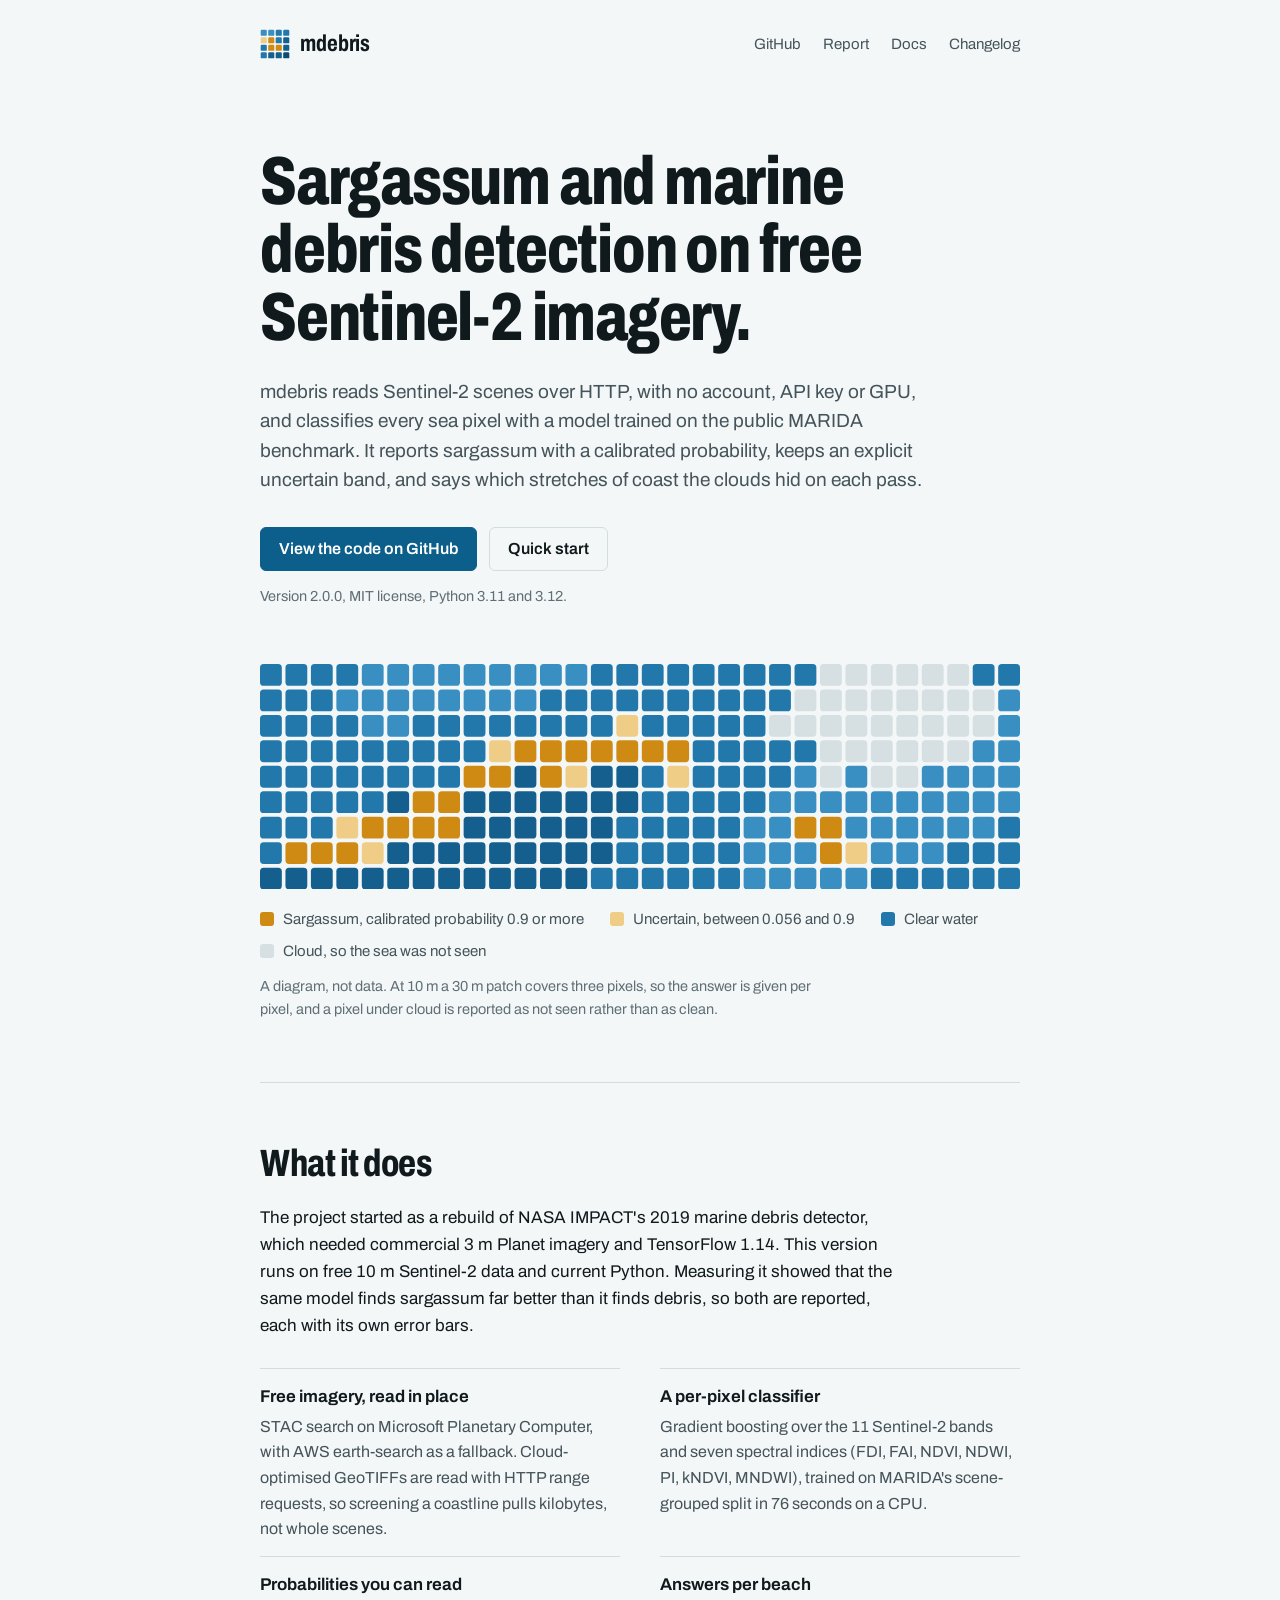
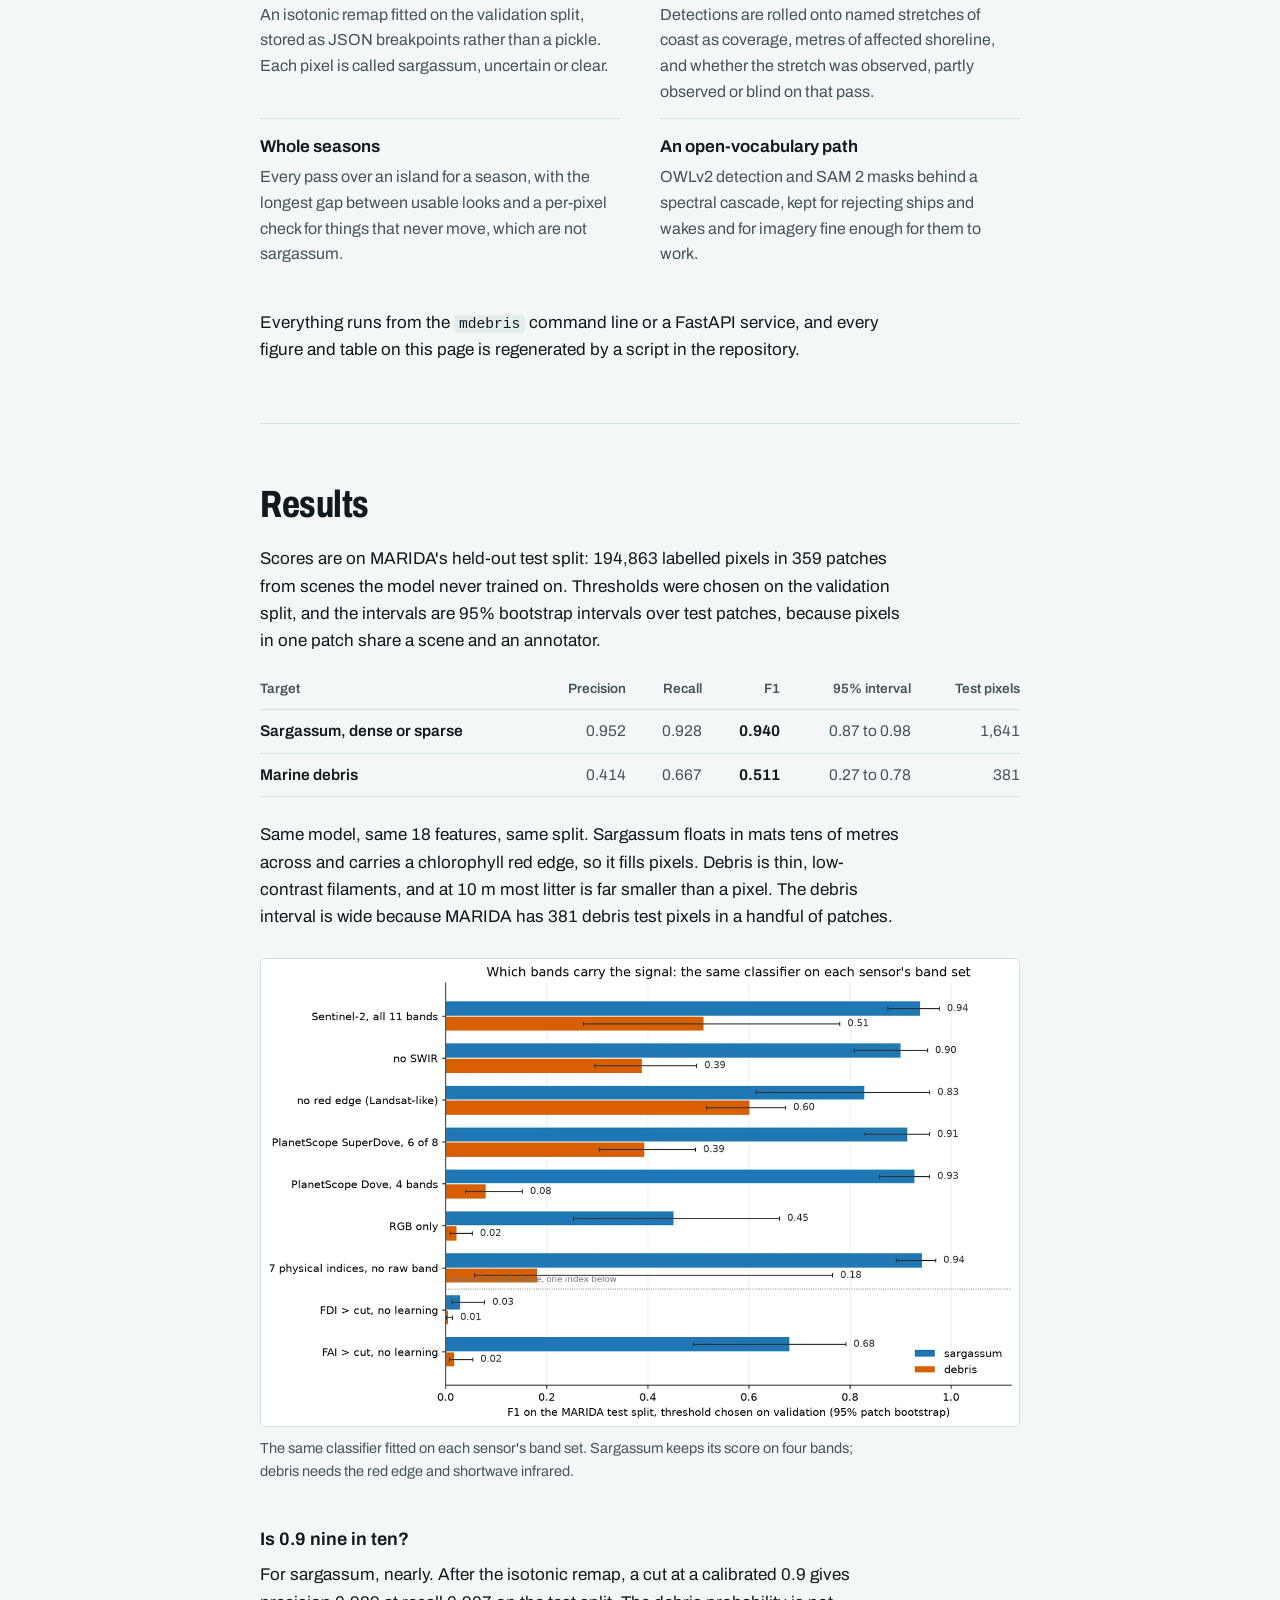
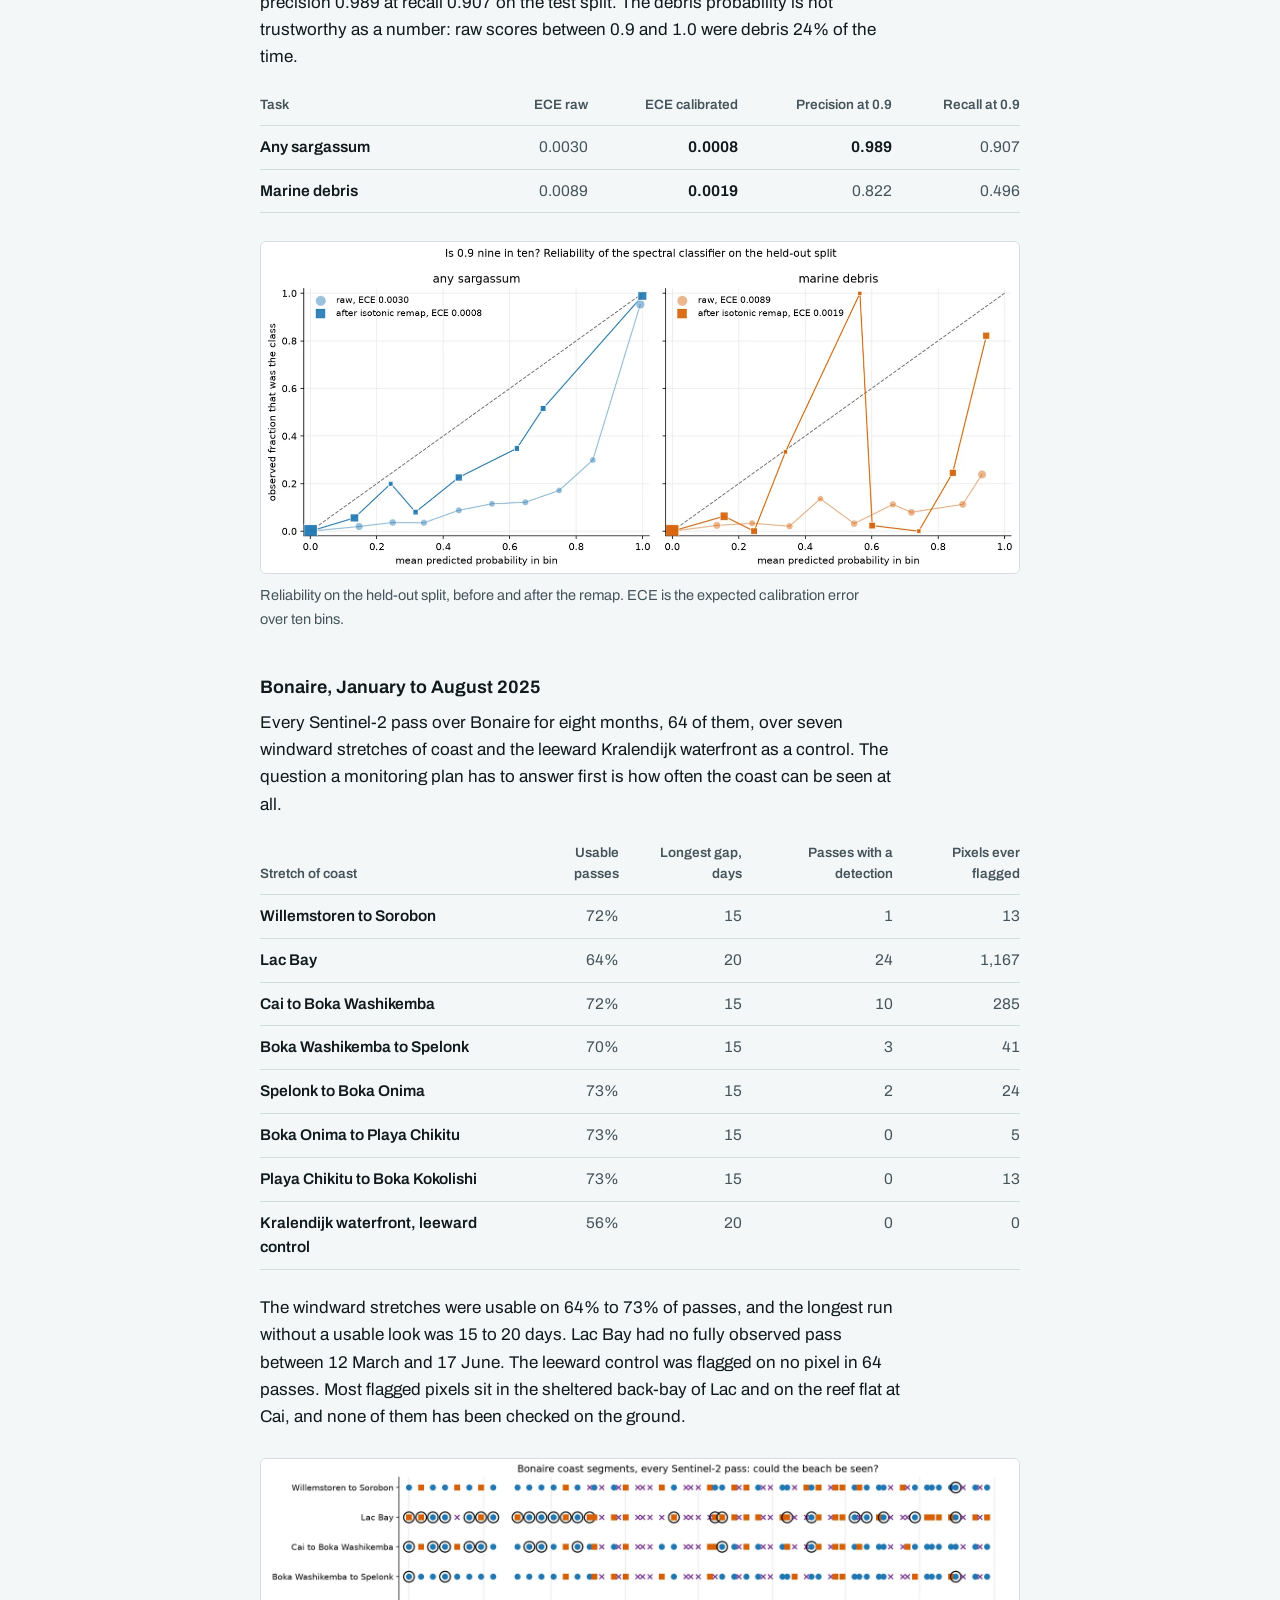
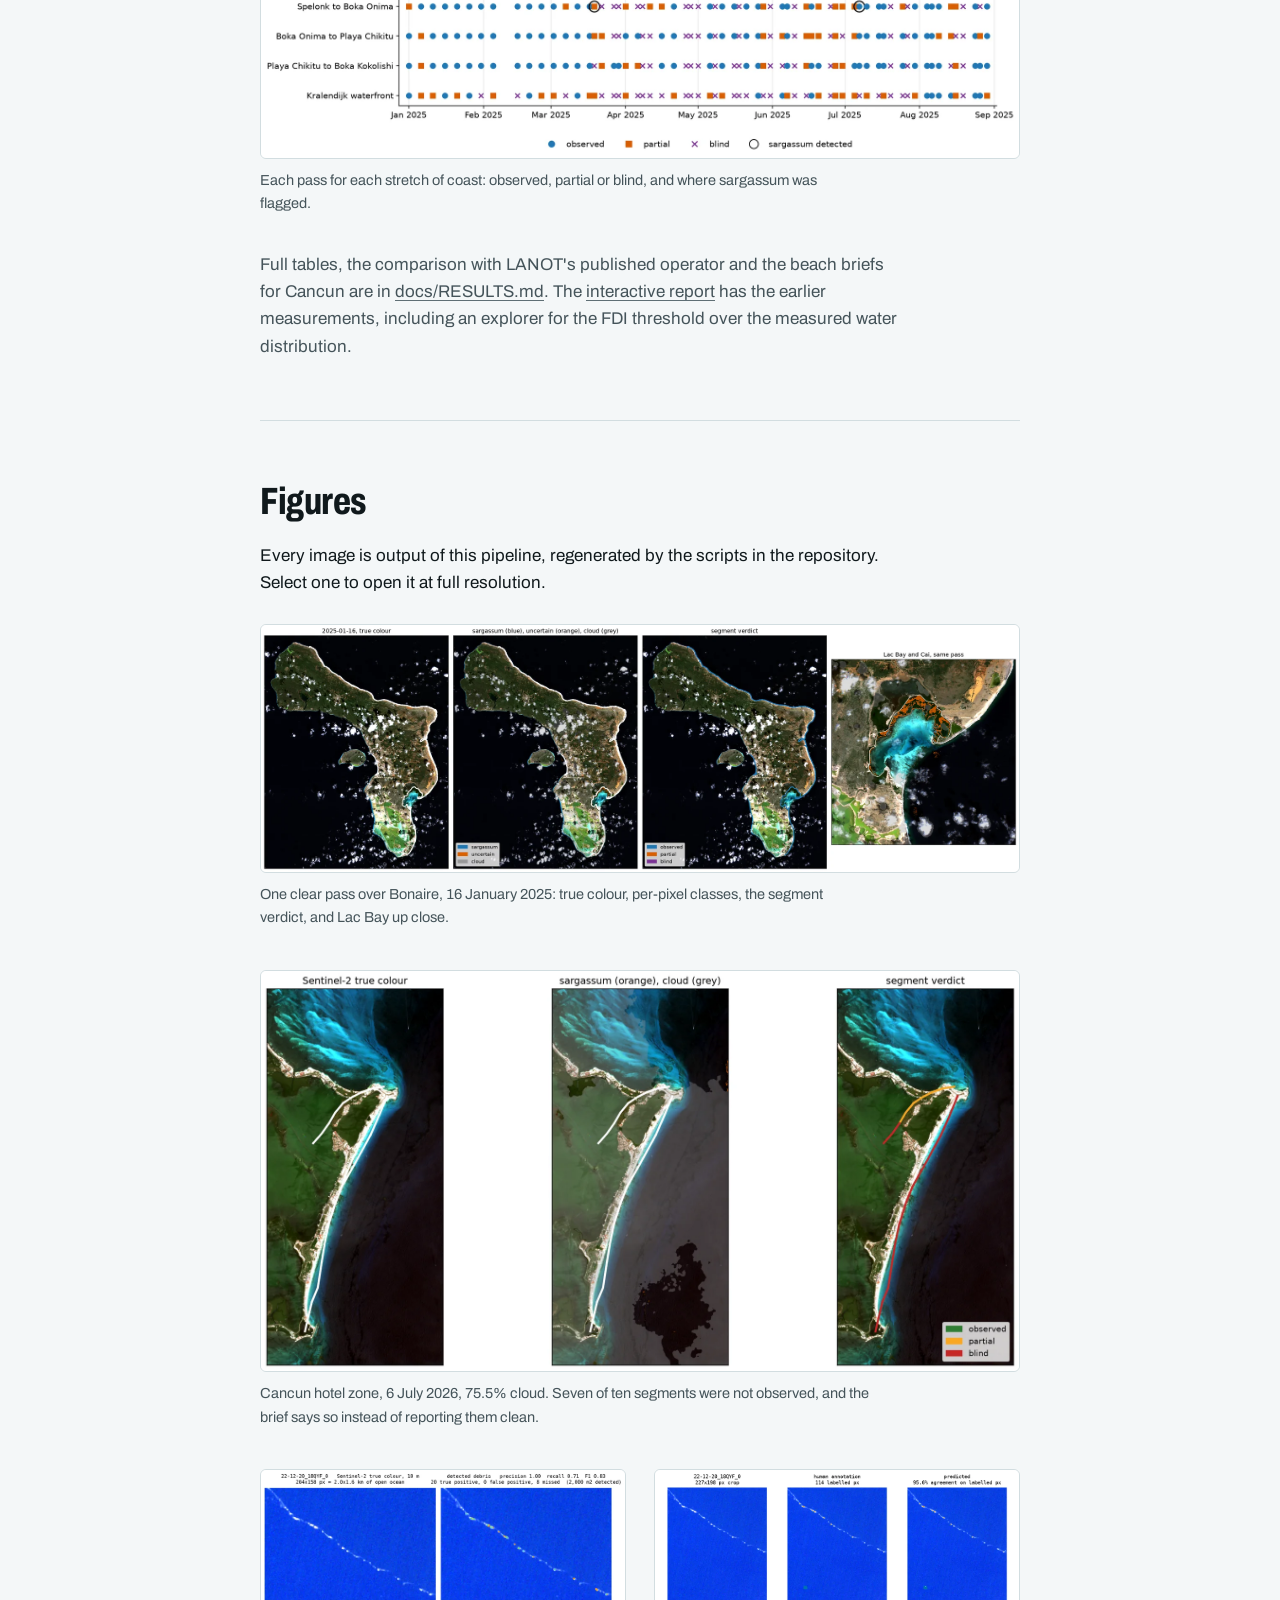
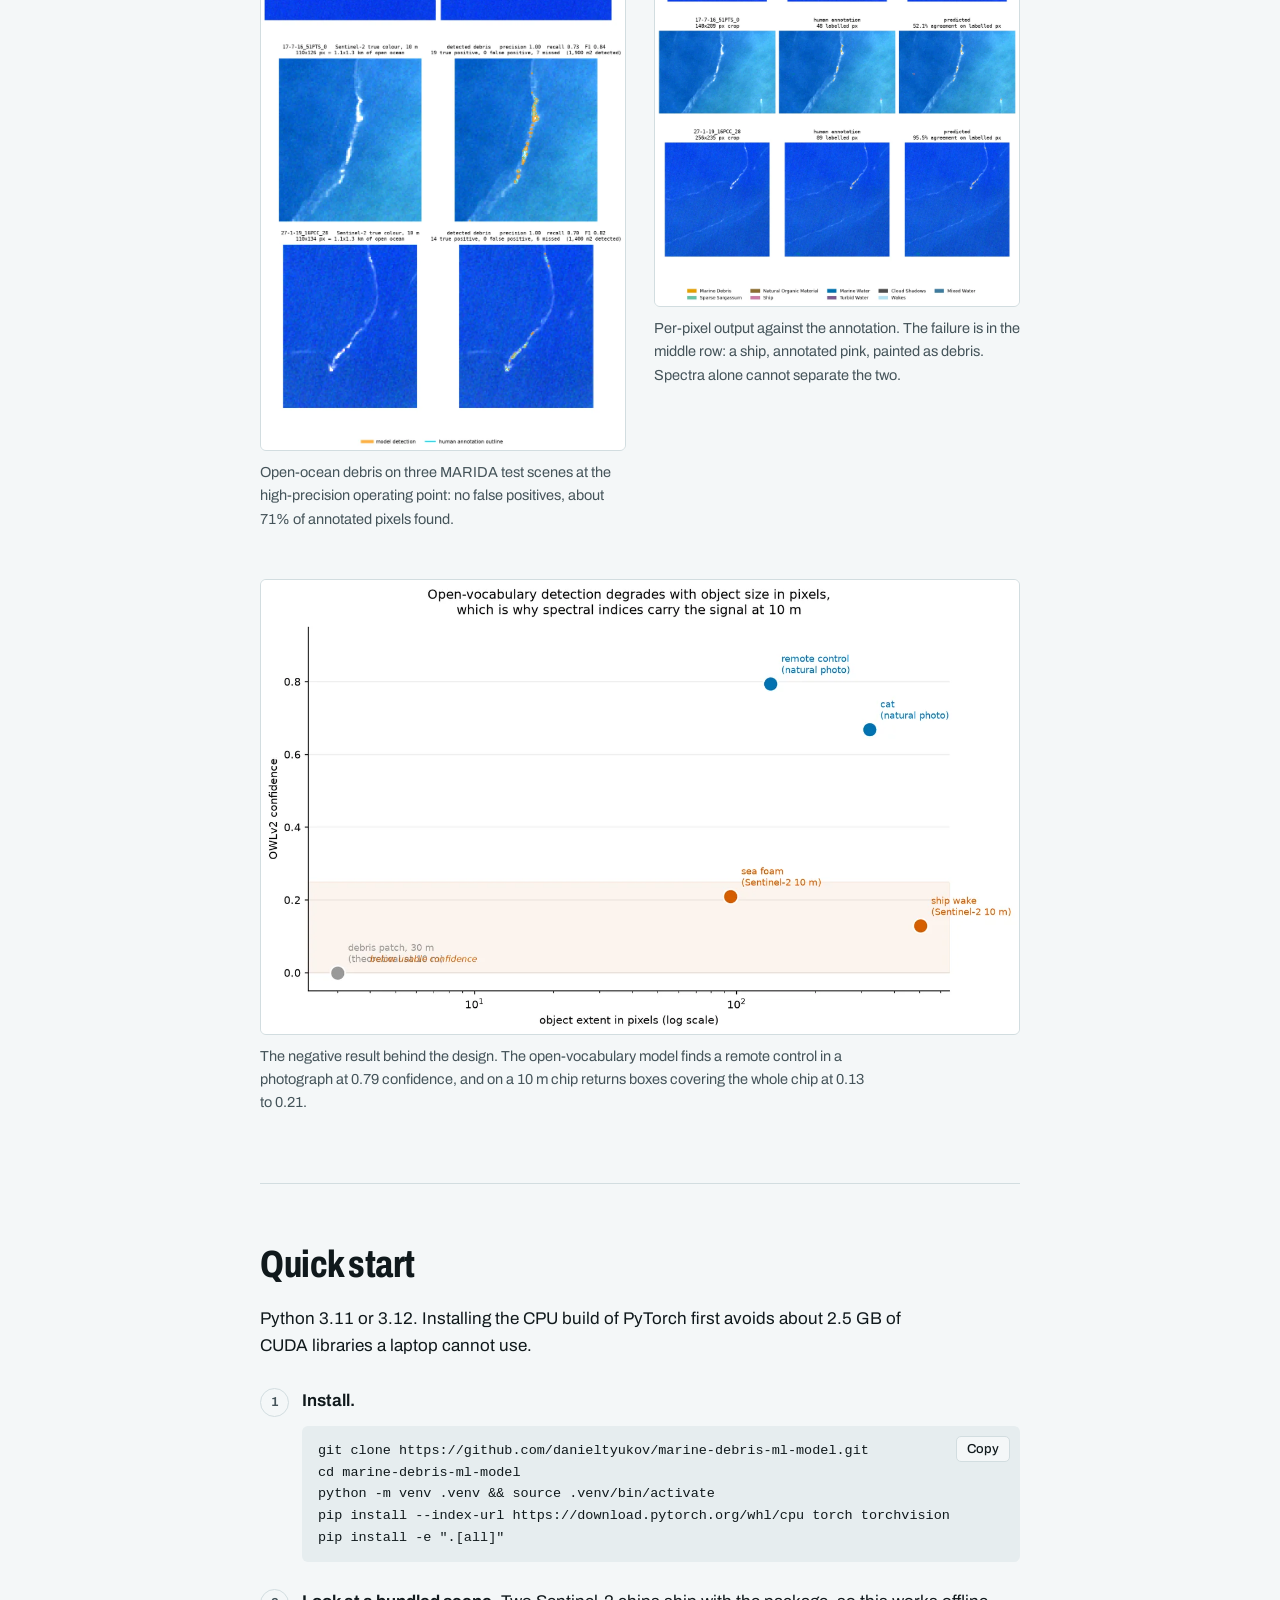
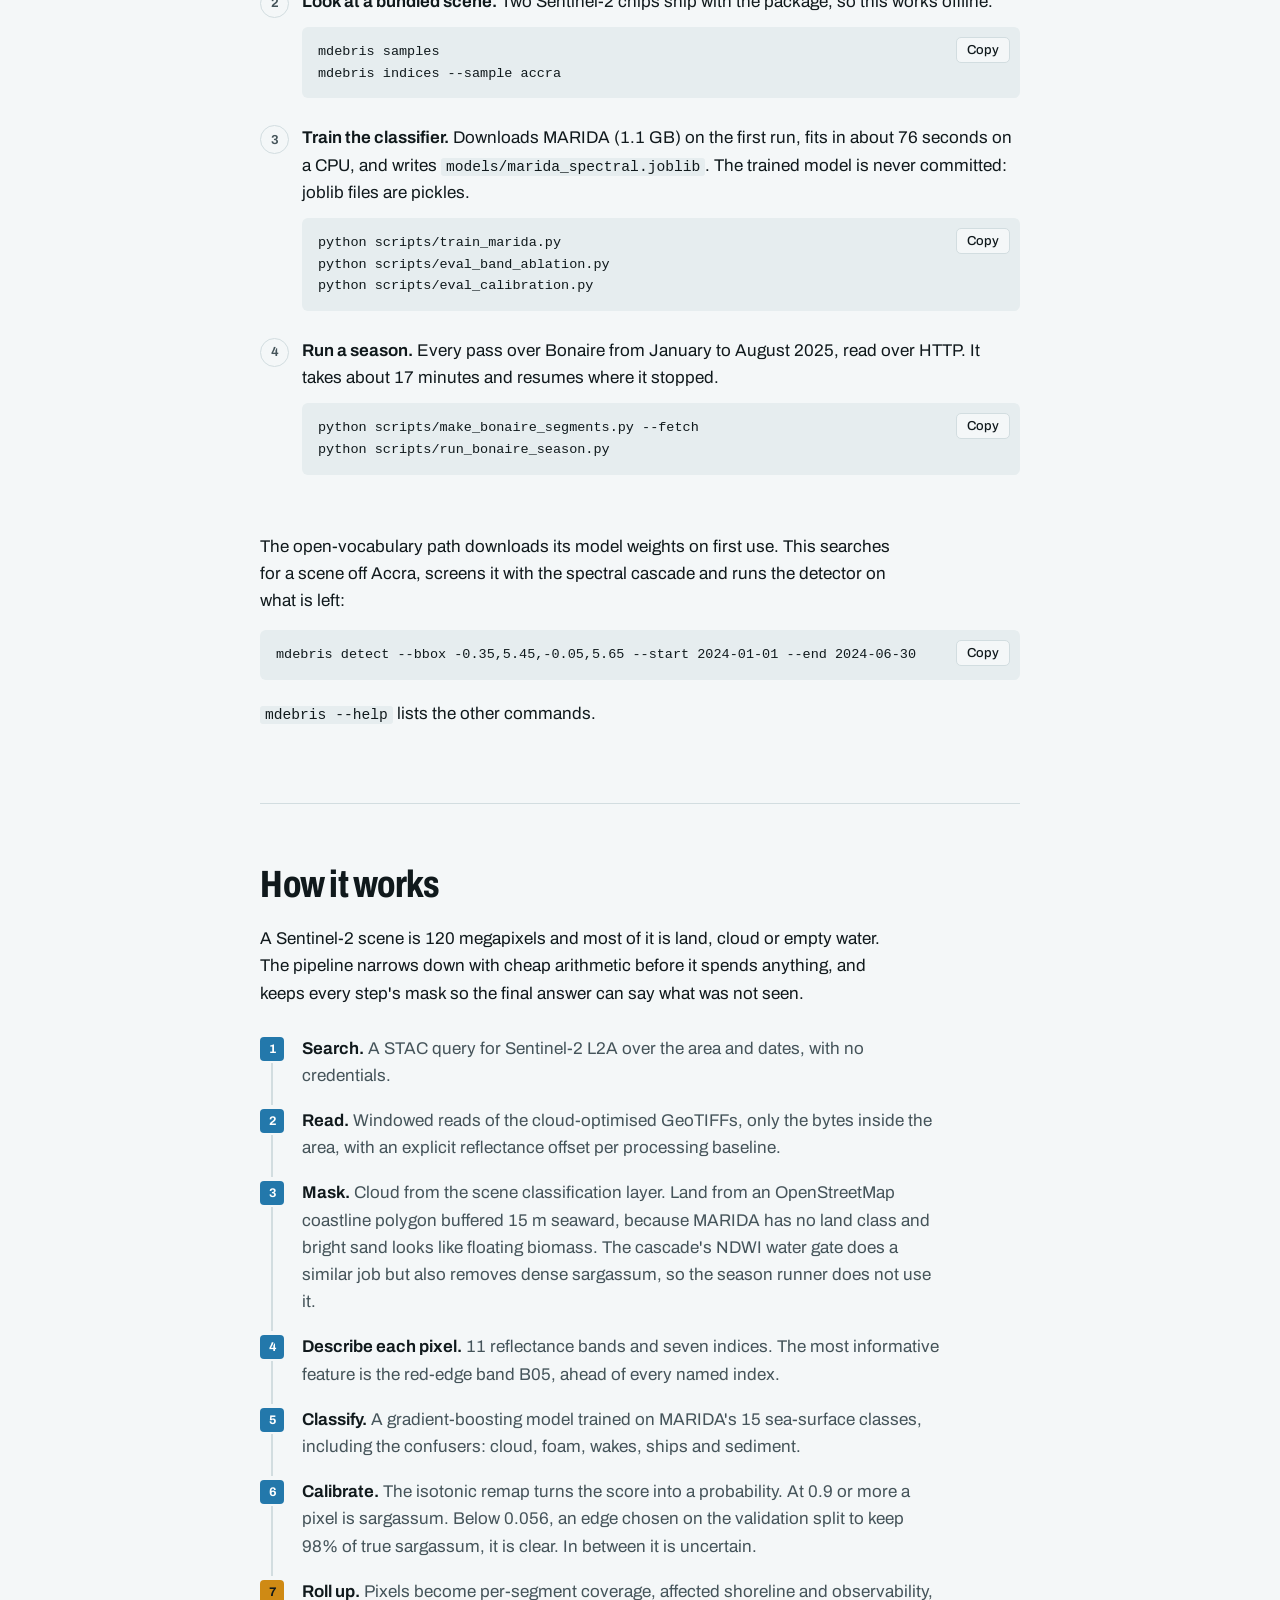
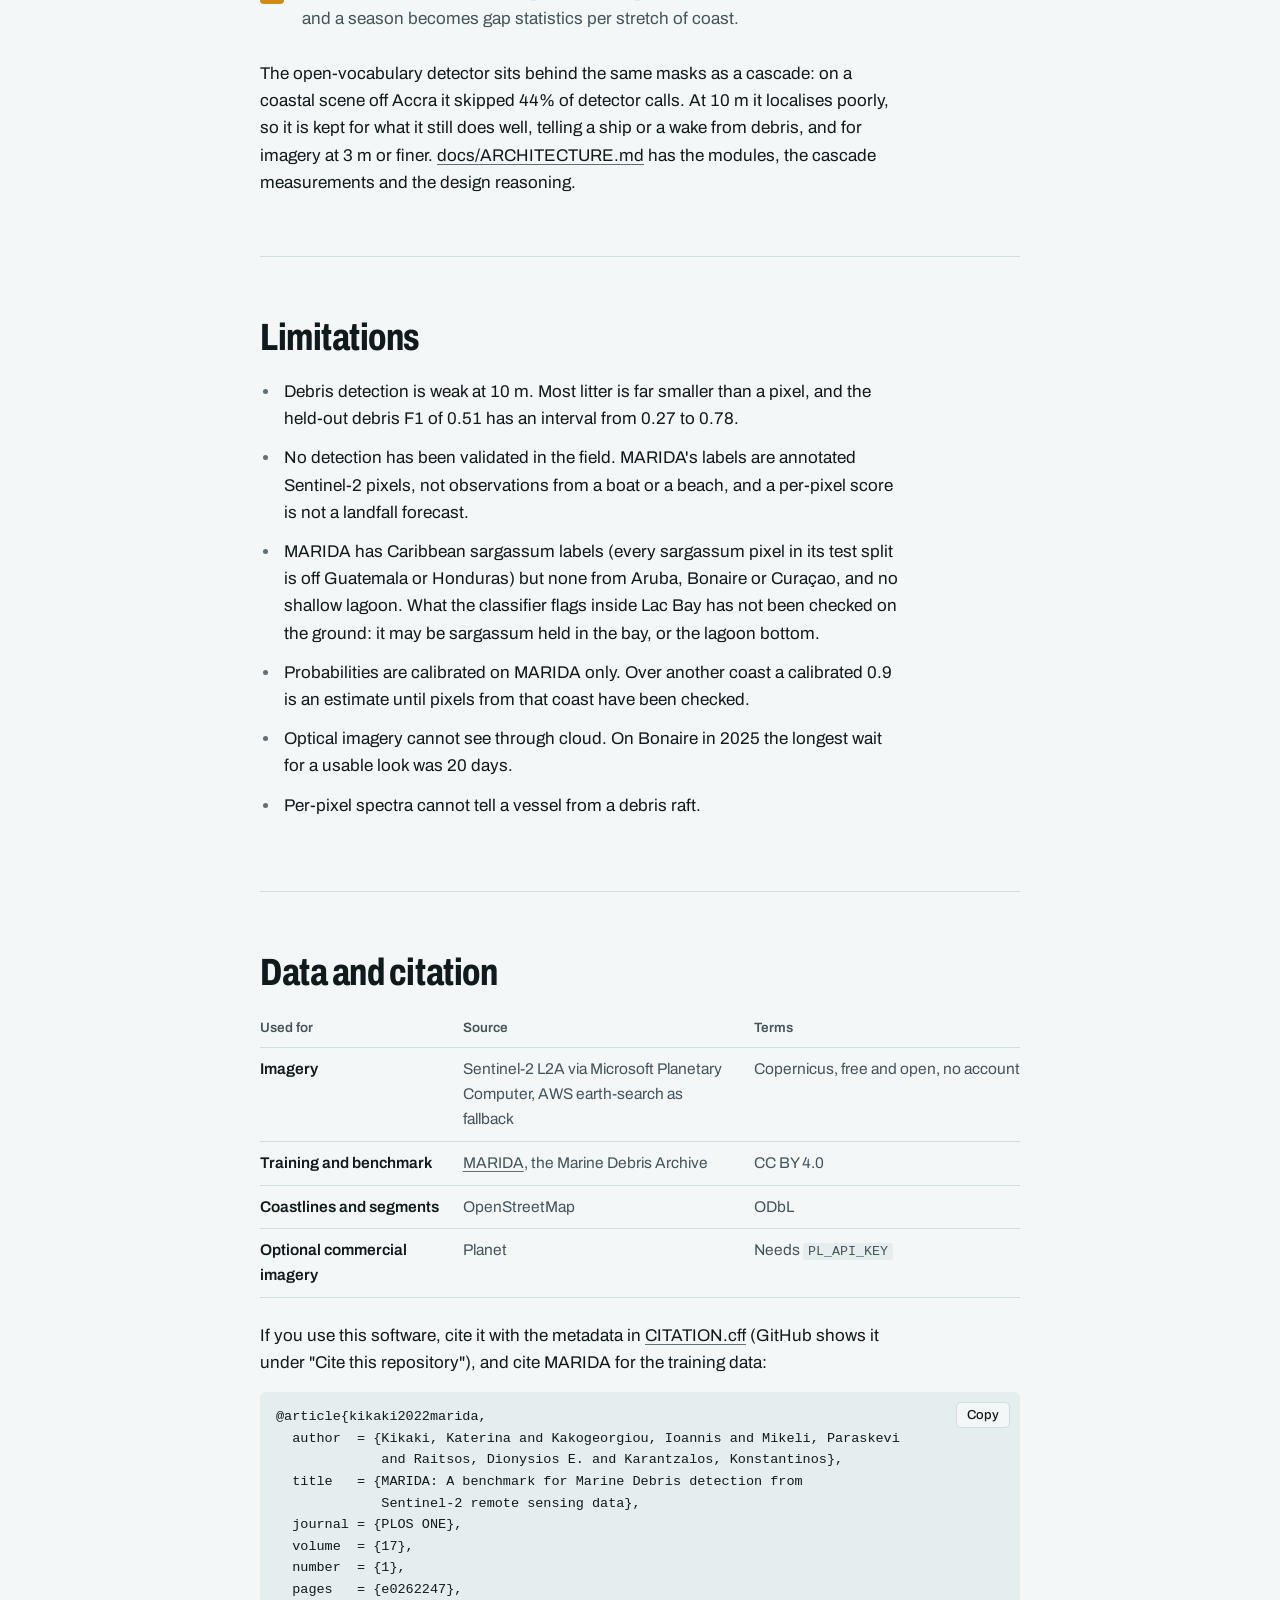
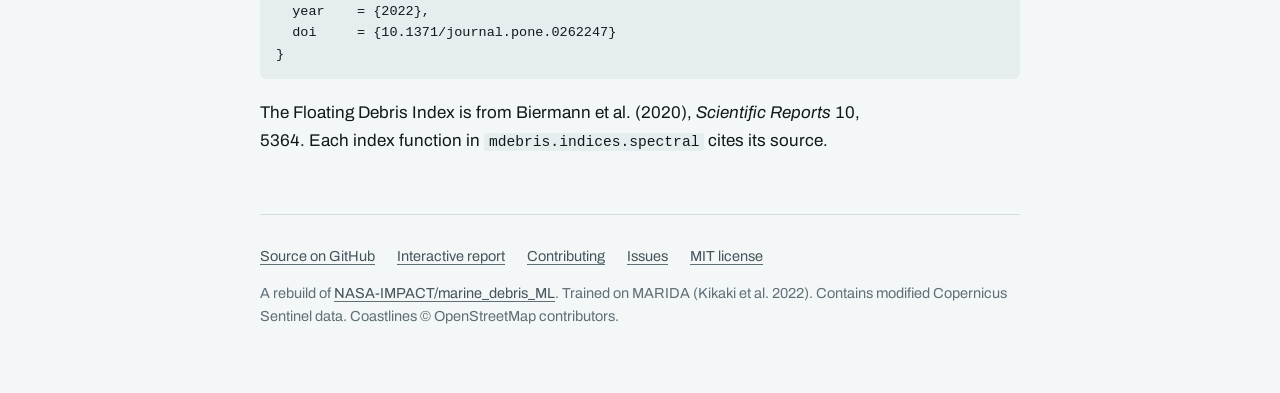
==== site/index.html @ d10bad6e "Add the mdebris brand and a project site deployed from site/ The mark is a 4 by 4 grid of 10 m sea p" ====
<!doctype html>
<html lang="en">
<head>
  <meta charset="utf-8">
  <meta name="viewport" content="width=device-width, initial-scale=1">
  <title>mdebris: sargassum and marine debris detection on Sentinel-2</title>
  <meta name="description" content="An open Python pipeline and a spectral classifier trained on the public MARIDA benchmark. It reads free Sentinel-2 imagery without an account, reports sargassum with a calibrated probability, and says which stretches of coast the clouds hid.">
  <meta name="color-scheme" content="light dark">
  <meta name="theme-color" content="#F4F7F8" media="(prefers-color-scheme: light)">
  <meta name="theme-color" content="#0E1619" media="(prefers-color-scheme: dark)">
  <link rel="canonical" href="https://danieltyukov.github.io/marine-debris-ml-model/">
  <meta property="og:type" content="website">
  <meta property="og:site_name" content="mdebris">
  <meta property="og:title" content="mdebris">
  <meta property="og:description" content="Sargassum and marine debris detection on free Sentinel-2 imagery, with calibrated probabilities and the cloud gaps reported per beach.">
  <meta property="og:url" content="https://danieltyukov.github.io/marine-debris-ml-model/">
  <meta property="og:image" content="https://danieltyukov.github.io/marine-debris-ml-model/og.png">
  <meta property="og:image:width" content="1200">
  <meta property="og:image:height" content="630">
  <meta property="og:image:alt" content="The mdebris mark, a grid of blue sea pixels with a few amber ones, next to the line: Sargassum and marine debris, found in free Sentinel-2 imagery.">
  <meta name="twitter:card" content="summary_large_image">
  <meta name="twitter:title" content="mdebris">
  <meta name="twitter:description" content="Sargassum and marine debris detection on free Sentinel-2 imagery, with calibrated probabilities and the cloud gaps reported per beach.">
  <meta name="twitter:image" content="https://danieltyukov.github.io/marine-debris-ml-model/og.png">
  <link rel="icon" href="favicon.svg" type="image/svg+xml">
  <link rel="apple-touch-icon" href="apple-touch-icon.png">
  <link rel="preconnect" href="https://fonts.googleapis.com">
  <link rel="preconnect" href="https://fonts.gstatic.com" crossorigin>
  <link rel="stylesheet" href="https://fonts.googleapis.com/css2?family=Archivo:wdth,wght@62..125,400..800&amp;display=swap">
  <link rel="stylesheet" href="styles.css">
</head>
<body>
  <a class="skip" href="#main">Skip to content</a>
  <div class="wrap">
    <header class="top">
      <a class="brand" href="./" aria-label="mdebris home">
        <svg class="mark" viewBox="0 0 64 64" width="30" height="30" aria-hidden="true" focusable="false">
          <rect class="m-w1" x="1.5" y="1.5" width="13" height="13" rx="2.5"/>
          <rect class="m-w1" x="17.5" y="1.5" width="13" height="13" rx="2.5"/>
          <rect class="m-w2" x="33.5" y="1.5" width="13" height="13" rx="2.5"/>
          <rect class="m-w2" x="49.5" y="1.5" width="13" height="13" rx="2.5"/>
          <rect class="m-un" x="1.5" y="17.5" width="13" height="13" rx="2.5"/>
          <rect class="m-sg" x="17.5" y="17.5" width="13" height="13" rx="2.5"/>
          <rect class="m-w2" x="33.5" y="17.5" width="13" height="13" rx="2.5"/>
          <rect class="m-w3" x="49.5" y="17.5" width="13" height="13" rx="2.5"/>
          <rect class="m-w2" x="1.5" y="33.5" width="13" height="13" rx="2.5"/>
          <rect class="m-sg" x="17.5" y="33.5" width="13" height="13" rx="2.5"/>
          <rect class="m-sg" x="33.5" y="33.5" width="13" height="13" rx="2.5"/>
          <rect class="m-w3" x="49.5" y="33.5" width="13" height="13" rx="2.5"/>
          <rect class="m-w2" x="1.5" y="49.5" width="13" height="13" rx="2.5"/>
          <rect class="m-w3" x="17.5" y="49.5" width="13" height="13" rx="2.5"/>
          <rect class="m-w3" x="33.5" y="49.5" width="13" height="13" rx="2.5"/>
          <rect class="m-w4" x="49.5" y="49.5" width="13" height="13" rx="2.5"/>
        </svg>
        <span>mdebris</span>
      </a>
      <nav class="links" aria-label="Project">
        <a href="https://github.com/danieltyukov/marine-debris-ml-model">GitHub</a>
        <a href="report.html">Report</a>
        <a href="https://github.com/danieltyukov/marine-debris-ml-model/tree/main/docs">Docs</a>
        <a href="https://github.com/danieltyukov/marine-debris-ml-model/blob/main/CHANGELOG.md">Changelog</a>
      </nav>
    </header>

    <main id="main">
      <div class="hero">
        <h1>Sargassum and marine debris detection on free Sentinel-2 imagery.</h1>
        <p class="lead">mdebris reads Sentinel-2 scenes over HTTP, with no account, API key or GPU, and classifies every sea pixel with a model trained on the public MARIDA benchmark. It reports sargassum with a calibrated probability, keeps an explicit uncertain band, and says which stretches of coast the clouds hid on each pass.</p>
        <p class="actions">
          <a class="button primary" href="https://github.com/danieltyukov/marine-debris-ml-model">View the code on GitHub</a>
          <a class="button" href="#quick-start">Quick start</a>
        </p>
        <p class="note">Version 2.0.0, MIT license, Python 3.11 and 3.12.</p>

        <figure class="pixel-figure">
          <svg class="pixels" viewBox="0 0 627 186" role="img" aria-labelledby="px-title px-desc">
            <title id="px-title">A strip of sea seen as 10 m pixels</title>
            <desc id="px-desc">A grid of water pixels in three shades of blue. A thin windrow of sargassum runs across the left side as a line of amber pixels with pale amber, uncertain pixels along its edges. A small raft of three amber pixels sits lower right. A cloud covers the upper right, where the sea cannot be seen.</desc>
            <rect class="w2" x="0" y="0" width="18" height="18" rx="3"/>
            <rect class="w2" x="21" y="0" width="18" height="18" rx="3"/>
            <rect class="w2" x="42" y="0" width="18" height="18" rx="3"/>
            <rect class="w2" x="63" y="0" width="18" height="18" rx="3"/>
            <rect class="w1" x="84" y="0" width="18" height="18" rx="3"/>
            <rect class="w1" x="105" y="0" width="18" height="18" rx="3"/>
            <rect class="w1" x="126" y="0" width="18" height="18" rx="3"/>
            <rect class="w1" x="147" y="0" width="18" height="18" rx="3"/>
            <rect class="w1" x="168" y="0" width="18" height="18" rx="3"/>
            <rect class="w1" x="189" y="0" width="18" height="18" rx="3"/>
            <rect class="w1" x="210" y="0" width="18" height="18" rx="3"/>
            <rect class="w1" x="231" y="0" width="18" height="18" rx="3"/>
            <rect class="w1" x="252" y="0" width="18" height="18" rx="3"/>
            <rect class="w2" x="273" y="0" width="18" height="18" rx="3"/>
            <rect class="w2" x="294" y="0" width="18" height="18" rx="3"/>
            <rect class="w2" x="315" y="0" width="18" height="18" rx="3"/>
            <rect class="w2" x="336" y="0" width="18" height="18" rx="3"/>
            <rect class="w2" x="357" y="0" width="18" height="18" rx="3"/>
            <rect class="w2" x="378" y="0" width="18" height="18" rx="3"/>
            <rect class="w2" x="399" y="0" width="18" height="18" rx="3"/>
            <rect class="w2" x="420" y="0" width="18" height="18" rx="3"/>
            <rect class="w2" x="441" y="0" width="18" height="18" rx="3"/>
            <rect class="cl" x="462" y="0" width="18" height="18" rx="3"/>
            <rect class="cl" x="483" y="0" width="18" height="18" rx="3"/>
            <rect class="cl" x="504" y="0" width="18" height="18" rx="3"/>
            <rect class="cl" x="525" y="0" width="18" height="18" rx="3"/>
            <rect class="cl" x="546" y="0" width="18" height="18" rx="3"/>
            <rect class="cl" x="567" y="0" width="18" height="18" rx="3"/>
            <rect class="w2" x="588" y="0" width="18" height="18" rx="3"/>
            <rect class="w2" x="609" y="0" width="18" height="18" rx="3"/>
            <rect class="w2" x="0" y="21" width="18" height="18" rx="3"/>
            <rect class="w2" x="21" y="21" width="18" height="18" rx="3"/>
            <rect class="w2" x="42" y="21" width="18" height="18" rx="3"/>
            <rect class="w1" x="63" y="21" width="18" height="18" rx="3"/>
            <rect class="w1" x="84" y="21" width="18" height="18" rx="3"/>
            <rect class="w1" x="105" y="21" width="18" height="18" rx="3"/>
            <rect class="w1" x="126" y="21" width="18" height="18" rx="3"/>
            <rect class="w1" x="147" y="21" width="18" height="18" rx="3"/>
            <rect class="w1" x="168" y="21" width="18" height="18" rx="3"/>
            <rect class="w1" x="189" y="21" width="18" height="18" rx="3"/>
            <rect class="w1" x="210" y="21" width="18" height="18" rx="3"/>
            <rect class="w2" x="231" y="21" width="18" height="18" rx="3"/>
            <rect class="w2" x="252" y="21" width="18" height="18" rx="3"/>
            <rect class="w2" x="273" y="21" width="18" height="18" rx="3"/>
            <rect class="w2" x="294" y="21" width="18" height="18" rx="3"/>
            <rect class="w2" x="315" y="21" width="18" height="18" rx="3"/>
            <rect class="w2" x="336" y="21" width="18" height="18" rx="3"/>
            <rect class="w2" x="357" y="21" width="18" height="18" rx="3"/>
            <rect class="w2" x="378" y="21" width="18" height="18" rx="3"/>
            <rect class="w2" x="399" y="21" width="18" height="18" rx="3"/>
            <rect class="w2" x="420" y="21" width="18" height="18" rx="3"/>
            <rect class="cl" x="441" y="21" width="18" height="18" rx="3"/>
            <rect class="cl" x="462" y="21" width="18" height="18" rx="3"/>
            <rect class="cl" x="483" y="21" width="18" height="18" rx="3"/>
            <rect class="cl" x="504" y="21" width="18" height="18" rx="3"/>
            <rect class="cl" x="525" y="21" width="18" height="18" rx="3"/>
            <rect class="cl" x="546" y="21" width="18" height="18" rx="3"/>
            <rect class="cl" x="567" y="21" width="18" height="18" rx="3"/>
            <rect class="cl" x="588" y="21" width="18" height="18" rx="3"/>
            <rect class="w1" x="609" y="21" width="18" height="18" rx="3"/>
            <rect class="w2" x="0" y="42" width="18" height="18" rx="3"/>
            <rect class="w2" x="21" y="42" width="18" height="18" rx="3"/>
            <rect class="w2" x="42" y="42" width="18" height="18" rx="3"/>
            <rect class="w2" x="63" y="42" width="18" height="18" rx="3"/>
            <rect class="w1" x="84" y="42" width="18" height="18" rx="3"/>
            <rect class="w1" x="105" y="42" width="18" height="18" rx="3"/>
            <rect class="w2" x="126" y="42" width="18" height="18" rx="3"/>
            <rect class="w2" x="147" y="42" width="18" height="18" rx="3"/>
            <rect class="w2" x="168" y="42" width="18" height="18" rx="3"/>
            <rect class="w2" x="189" y="42" width="18" height="18" rx="3"/>
            <rect class="w2" x="210" y="42" width="18" height="18" rx="3"/>
            <rect class="w2" x="231" y="42" width="18" height="18" rx="3"/>
            <rect class="w2" x="252" y="42" width="18" height="18" rx="3"/>
            <rect class="w2" x="273" y="42" width="18" height="18" rx="3"/>
            <rect class="un" x="294" y="42" width="18" height="18" rx="3"/>
            <rect class="w2" x="315" y="42" width="18" height="18" rx="3"/>
            <rect class="w2" x="336" y="42" width="18" height="18" rx="3"/>
            <rect class="w2" x="357" y="42" width="18" height="18" rx="3"/>
            <rect class="w2" x="378" y="42" width="18" height="18" rx="3"/>
            <rect class="w2" x="399" y="42" width="18" height="18" rx="3"/>
            <rect class="cl" x="420" y="42" width="18" height="18" rx="3"/>
            <rect class="cl" x="441" y="42" width="18" height="18" rx="3"/>
            <rect class="cl" x="462" y="42" width="18" height="18" rx="3"/>
            <rect class="cl" x="483" y="42" width="18" height="18" rx="3"/>
            <rect class="cl" x="504" y="42" width="18" height="18" rx="3"/>
            <rect class="cl" x="525" y="42" width="18" height="18" rx="3"/>
            <rect class="cl" x="546" y="42" width="18" height="18" rx="3"/>
            <rect class="cl" x="567" y="42" width="18" height="18" rx="3"/>
            <rect class="cl" x="588" y="42" width="18" height="18" rx="3"/>
            <rect class="w1" x="609" y="42" width="18" height="18" rx="3"/>
            <rect class="w2" x="0" y="63" width="18" height="18" rx="3"/>
            <rect class="w2" x="21" y="63" width="18" height="18" rx="3"/>
            <rect class="w2" x="42" y="63" width="18" height="18" rx="3"/>
            <rect class="w2" x="63" y="63" width="18" height="18" rx="3"/>
            <rect class="w2" x="84" y="63" width="18" height="18" rx="3"/>
            <rect class="w2" x="105" y="63" width="18" height="18" rx="3"/>
            <rect class="w2" x="126" y="63" width="18" height="18" rx="3"/>
            <rect class="w2" x="147" y="63" width="18" height="18" rx="3"/>
            <rect class="w2" x="168" y="63" width="18" height="18" rx="3"/>
            <rect class="un" x="189" y="63" width="18" height="18" rx="3"/>
            <rect class="sg" x="210" y="63" width="18" height="18" rx="3"/>
            <rect class="sg" x="231" y="63" width="18" height="18" rx="3"/>
            <rect class="sg" x="252" y="63" width="18" height="18" rx="3"/>
            <rect class="sg" x="273" y="63" width="18" height="18" rx="3"/>
            <rect class="sg" x="294" y="63" width="18" height="18" rx="3"/>
            <rect class="sg" x="315" y="63" width="18" height="18" rx="3"/>
            <rect class="sg" x="336" y="63" width="18" height="18" rx="3"/>
            <rect class="w2" x="357" y="63" width="18" height="18" rx="3"/>
            <rect class="w2" x="378" y="63" width="18" height="18" rx="3"/>
            <rect class="w2" x="399" y="63" width="18" height="18" rx="3"/>
            <rect class="w2" x="420" y="63" width="18" height="18" rx="3"/>
            <rect class="w2" x="441" y="63" width="18" height="18" rx="3"/>
            <rect class="cl" x="462" y="63" width="18" height="18" rx="3"/>
            <rect class="cl" x="483" y="63" width="18" height="18" rx="3"/>
            <rect class="cl" x="504" y="63" width="18" height="18" rx="3"/>
            <rect class="cl" x="525" y="63" width="18" height="18" rx="3"/>
            <rect class="cl" x="546" y="63" width="18" height="18" rx="3"/>
            <rect class="cl" x="567" y="63" width="18" height="18" rx="3"/>
            <rect class="w1" x="588" y="63" width="18" height="18" rx="3"/>
            <rect class="w1" x="609" y="63" width="18" height="18" rx="3"/>
            <rect class="w2" x="0" y="84" width="18" height="18" rx="3"/>
            <rect class="w2" x="21" y="84" width="18" height="18" rx="3"/>
            <rect class="w2" x="42" y="84" width="18" height="18" rx="3"/>
            <rect class="w2" x="63" y="84" width="18" height="18" rx="3"/>
            <rect class="w2" x="84" y="84" width="18" height="18" rx="3"/>
            <rect class="w2" x="105" y="84" width="18" height="18" rx="3"/>
            <rect class="w2" x="126" y="84" width="18" height="18" rx="3"/>
            <rect class="w2" x="147" y="84" width="18" height="18" rx="3"/>
            <rect class="sg" x="168" y="84" width="18" height="18" rx="3"/>
            <rect class="sg" x="189" y="84" width="18" height="18" rx="3"/>
            <rect class="w3" x="210" y="84" width="18" height="18" rx="3"/>
            <rect class="sg" x="231" y="84" width="18" height="18" rx="3"/>
            <rect class="un" x="252" y="84" width="18" height="18" rx="3"/>
            <rect class="w3" x="273" y="84" width="18" height="18" rx="3"/>
            <rect class="w3" x="294" y="84" width="18" height="18" rx="3"/>
            <rect class="w2" x="315" y="84" width="18" height="18" rx="3"/>
            <rect class="un" x="336" y="84" width="18" height="18" rx="3"/>
            <rect class="w2" x="357" y="84" width="18" height="18" rx="3"/>
            <rect class="w2" x="378" y="84" width="18" height="18" rx="3"/>
            <rect class="w2" x="399" y="84" width="18" height="18" rx="3"/>
            <rect class="w2" x="420" y="84" width="18" height="18" rx="3"/>
            <rect class="w1" x="441" y="84" width="18" height="18" rx="3"/>
            <rect class="cl" x="462" y="84" width="18" height="18" rx="3"/>
            <rect class="w1" x="483" y="84" width="18" height="18" rx="3"/>
            <rect class="cl" x="504" y="84" width="18" height="18" rx="3"/>
            <rect class="cl" x="525" y="84" width="18" height="18" rx="3"/>
            <rect class="w1" x="546" y="84" width="18" height="18" rx="3"/>
            <rect class="w1" x="567" y="84" width="18" height="18" rx="3"/>
            <rect class="w1" x="588" y="84" width="18" height="18" rx="3"/>
            <rect class="w1" x="609" y="84" width="18" height="18" rx="3"/>
            <rect class="w2" x="0" y="105" width="18" height="18" rx="3"/>
            <rect class="w2" x="21" y="105" width="18" height="18" rx="3"/>
            <rect class="w2" x="42" y="105" width="18" height="18" rx="3"/>
            <rect class="w2" x="63" y="105" width="18" height="18" rx="3"/>
            <rect class="w2" x="84" y="105" width="18" height="18" rx="3"/>
            <rect class="w3" x="105" y="105" width="18" height="18" rx="3"/>
            <rect class="sg" x="126" y="105" width="18" height="18" rx="3"/>
            <rect class="sg" x="147" y="105" width="18" height="18" rx="3"/>
            <rect class="w3" x="168" y="105" width="18" height="18" rx="3"/>
            <rect class="w3" x="189" y="105" width="18" height="18" rx="3"/>
            <rect class="w3" x="210" y="105" width="18" height="18" rx="3"/>
            <rect class="w3" x="231" y="105" width="18" height="18" rx="3"/>
            <rect class="w3" x="252" y="105" width="18" height="18" rx="3"/>
            <rect class="w3" x="273" y="105" width="18" height="18" rx="3"/>
            <rect class="w3" x="294" y="105" width="18" height="18" rx="3"/>
            <rect class="w2" x="315" y="105" width="18" height="18" rx="3"/>
            <rect class="w2" x="336" y="105" width="18" height="18" rx="3"/>
            <rect class="w2" x="357" y="105" width="18" height="18" rx="3"/>
            <rect class="w2" x="378" y="105" width="18" height="18" rx="3"/>
            <rect class="w2" x="399" y="105" width="18" height="18" rx="3"/>
            <rect class="w1" x="420" y="105" width="18" height="18" rx="3"/>
            <rect class="w1" x="441" y="105" width="18" height="18" rx="3"/>
            <rect class="w1" x="462" y="105" width="18" height="18" rx="3"/>
            <rect class="w1" x="483" y="105" width="18" height="18" rx="3"/>
            <rect class="w1" x="504" y="105" width="18" height="18" rx="3"/>
            <rect class="w1" x="525" y="105" width="18" height="18" rx="3"/>
            <rect class="w1" x="546" y="105" width="18" height="18" rx="3"/>
            <rect class="w1" x="567" y="105" width="18" height="18" rx="3"/>
            <rect class="w1" x="588" y="105" width="18" height="18" rx="3"/>
            <rect class="w1" x="609" y="105" width="18" height="18" rx="3"/>
            <rect class="w2" x="0" y="126" width="18" height="18" rx="3"/>
            <rect class="w2" x="21" y="126" width="18" height="18" rx="3"/>
            <rect class="w2" x="42" y="126" width="18" height="18" rx="3"/>
            <rect class="un" x="63" y="126" width="18" height="18" rx="3"/>
            <rect class="sg" x="84" y="126" width="18" height="18" rx="3"/>
            <rect class="sg" x="105" y="126" width="18" height="18" rx="3"/>
            <rect class="sg" x="126" y="126" width="18" height="18" rx="3"/>
            <rect class="sg" x="147" y="126" width="18" height="18" rx="3"/>
            <rect class="w3" x="168" y="126" width="18" height="18" rx="3"/>
            <rect class="w3" x="189" y="126" width="18" height="18" rx="3"/>
            <rect class="w3" x="210" y="126" width="18" height="18" rx="3"/>
            <rect class="w3" x="231" y="126" width="18" height="18" rx="3"/>
            <rect class="w3" x="252" y="126" width="18" height="18" rx="3"/>
            <rect class="w3" x="273" y="126" width="18" height="18" rx="3"/>
            <rect class="w2" x="294" y="126" width="18" height="18" rx="3"/>
            <rect class="w2" x="315" y="126" width="18" height="18" rx="3"/>
            <rect class="w2" x="336" y="126" width="18" height="18" rx="3"/>
            <rect class="w2" x="357" y="126" width="18" height="18" rx="3"/>
            <rect class="w2" x="378" y="126" width="18" height="18" rx="3"/>
            <rect class="w1" x="399" y="126" width="18" height="18" rx="3"/>
            <rect class="w1" x="420" y="126" width="18" height="18" rx="3"/>
            <rect class="sg" x="441" y="126" width="18" height="18" rx="3"/>
            <rect class="sg" x="462" y="126" width="18" height="18" rx="3"/>
            <rect class="w1" x="483" y="126" width="18" height="18" rx="3"/>
            <rect class="w1" x="504" y="126" width="18" height="18" rx="3"/>
            <rect class="w1" x="525" y="126" width="18" height="18" rx="3"/>
            <rect class="w1" x="546" y="126" width="18" height="18" rx="3"/>
            <rect class="w1" x="567" y="126" width="18" height="18" rx="3"/>
            <rect class="w1" x="588" y="126" width="18" height="18" rx="3"/>
            <rect class="w2" x="609" y="126" width="18" height="18" rx="3"/>
            <rect class="w2" x="0" y="147" width="18" height="18" rx="3"/>
            <rect class="sg" x="21" y="147" width="18" height="18" rx="3"/>
            <rect class="sg" x="42" y="147" width="18" height="18" rx="3"/>
            <rect class="sg" x="63" y="147" width="18" height="18" rx="3"/>
            <rect class="un" x="84" y="147" width="18" height="18" rx="3"/>
            <rect class="w3" x="105" y="147" width="18" height="18" rx="3"/>
            <rect class="w3" x="126" y="147" width="18" height="18" rx="3"/>
            <rect class="w3" x="147" y="147" width="18" height="18" rx="3"/>
            <rect class="w3" x="168" y="147" width="18" height="18" rx="3"/>
            <rect class="w3" x="189" y="147" width="18" height="18" rx="3"/>
            <rect class="w3" x="210" y="147" width="18" height="18" rx="3"/>
            <rect class="w3" x="231" y="147" width="18" height="18" rx="3"/>
            <rect class="w3" x="252" y="147" width="18" height="18" rx="3"/>
            <rect class="w3" x="273" y="147" width="18" height="18" rx="3"/>
            <rect class="w2" x="294" y="147" width="18" height="18" rx="3"/>
            <rect class="w2" x="315" y="147" width="18" height="18" rx="3"/>
            <rect class="w2" x="336" y="147" width="18" height="18" rx="3"/>
            <rect class="w2" x="357" y="147" width="18" height="18" rx="3"/>
            <rect class="w2" x="378" y="147" width="18" height="18" rx="3"/>
            <rect class="w1" x="399" y="147" width="18" height="18" rx="3"/>
            <rect class="w1" x="420" y="147" width="18" height="18" rx="3"/>
            <rect class="w1" x="441" y="147" width="18" height="18" rx="3"/>
            <rect class="sg" x="462" y="147" width="18" height="18" rx="3"/>
            <rect class="un" x="483" y="147" width="18" height="18" rx="3"/>
            <rect class="w1" x="504" y="147" width="18" height="18" rx="3"/>
            <rect class="w1" x="525" y="147" width="18" height="18" rx="3"/>
            <rect class="w1" x="546" y="147" width="18" height="18" rx="3"/>
            <rect class="w2" x="567" y="147" width="18" height="18" rx="3"/>
            <rect class="w2" x="588" y="147" width="18" height="18" rx="3"/>
            <rect class="w2" x="609" y="147" width="18" height="18" rx="3"/>
            <rect class="w3" x="0" y="168" width="18" height="18" rx="3"/>
            <rect class="w3" x="21" y="168" width="18" height="18" rx="3"/>
            <rect class="w3" x="42" y="168" width="18" height="18" rx="3"/>
            <rect class="w3" x="63" y="168" width="18" height="18" rx="3"/>
            <rect class="w3" x="84" y="168" width="18" height="18" rx="3"/>
            <rect class="w3" x="105" y="168" width="18" height="18" rx="3"/>
            <rect class="w3" x="126" y="168" width="18" height="18" rx="3"/>
            <rect class="w3" x="147" y="168" width="18" height="18" rx="3"/>
            <rect class="w3" x="168" y="168" width="18" height="18" rx="3"/>
            <rect class="w3" x="189" y="168" width="18" height="18" rx="3"/>
            <rect class="w3" x="210" y="168" width="18" height="18" rx="3"/>
            <rect class="w3" x="231" y="168" width="18" height="18" rx="3"/>
            <rect class="w3" x="252" y="168" width="18" height="18" rx="3"/>
            <rect class="w2" x="273" y="168" width="18" height="18" rx="3"/>
            <rect class="w2" x="294" y="168" width="18" height="18" rx="3"/>
            <rect class="w2" x="315" y="168" width="18" height="18" rx="3"/>
            <rect class="w2" x="336" y="168" width="18" height="18" rx="3"/>
            <rect class="w2" x="357" y="168" width="18" height="18" rx="3"/>
            <rect class="w2" x="378" y="168" width="18" height="18" rx="3"/>
            <rect class="w1" x="399" y="168" width="18" height="18" rx="3"/>
            <rect class="w1" x="420" y="168" width="18" height="18" rx="3"/>
            <rect class="w1" x="441" y="168" width="18" height="18" rx="3"/>
            <rect class="w1" x="462" y="168" width="18" height="18" rx="3"/>
            <rect class="w1" x="483" y="168" width="18" height="18" rx="3"/>
            <rect class="w2" x="504" y="168" width="18" height="18" rx="3"/>
            <rect class="w2" x="525" y="168" width="18" height="18" rx="3"/>
            <rect class="w2" x="546" y="168" width="18" height="18" rx="3"/>
            <rect class="w2" x="567" y="168" width="18" height="18" rx="3"/>
            <rect class="w2" x="588" y="168" width="18" height="18" rx="3"/>
            <rect class="w2" x="609" y="168" width="18" height="18" rx="3"/>
          </svg>
          <ul class="legend" aria-label="What each pixel can be">
            <li><span class="swatch sg" aria-hidden="true"></span>Sargassum, calibrated probability 0.9 or more</li>
            <li><span class="swatch un" aria-hidden="true"></span>Uncertain, between 0.056 and 0.9</li>
            <li><span class="swatch w2" aria-hidden="true"></span>Clear water</li>
            <li><span class="swatch cl" aria-hidden="true"></span>Cloud, so the sea was not seen</li>
          </ul>
          <figcaption>A diagram, not data. At 10 m a 30 m patch covers three pixels, so the answer is given per pixel, and a pixel under cloud is reported as not seen rather than as clean.</figcaption>
        </figure>
      </div>

      <section id="what" aria-labelledby="what-title">
        <h2 id="what-title">What it does</h2>
        <p>The project started as a rebuild of NASA IMPACT's 2019 marine debris detector, which needed commercial 3 m Planet imagery and TensorFlow 1.14. This version runs on free 10 m Sentinel-2 data and current Python. Measuring it showed that the same model finds sargassum far better than it finds debris, so both are reported, each with its own error bars.</p>
        <dl class="features">
          <div><dt>Free imagery, read in place</dt><dd>STAC search on Microsoft Planetary Computer, with AWS earth-search as a fallback. Cloud-optimised GeoTIFFs are read with HTTP range requests, so screening a coastline pulls kilobytes, not whole scenes.</dd></div>
          <div><dt>A per-pixel classifier</dt><dd>Gradient boosting over the 11 Sentinel-2 bands and seven spectral indices (FDI, FAI, NDVI, NDWI, PI, kNDVI, MNDWI), trained on MARIDA's scene-grouped split in 76 seconds on a CPU.</dd></div>
          <div><dt>Probabilities you can read</dt><dd>An isotonic remap fitted on the validation split, stored as JSON breakpoints rather than a pickle. Each pixel is called sargassum, uncertain or clear.</dd></div>
          <div><dt>Answers per beach</dt><dd>Detections are rolled onto named stretches of coast as coverage, metres of affected shoreline, and whether the stretch was observed, partly observed or blind on that pass.</dd></div>
          <div><dt>Whole seasons</dt><dd>Every pass over an island for a season, with the longest gap between usable looks and a per-pixel check for things that never move, which are not sargassum.</dd></div>
          <div><dt>An open-vocabulary path</dt><dd>OWLv2 detection and SAM 2 masks behind a spectral cascade, kept for rejecting ships and wakes and for imagery fine enough for them to work.</dd></div>
        </dl>
        <p>Everything runs from the <code>mdebris</code> command line or a FastAPI service, and every figure and table on this page is regenerated by a script in the repository.</p>
      </section>

      <section id="results" aria-labelledby="results-title">
        <h2 id="results-title">Results</h2>
        <p>Scores are on MARIDA's held-out test split: 194,863 labelled pixels in 359 patches from scenes the model never trained on. Thresholds were chosen on the validation split, and the intervals are 95% bootstrap intervals over test patches, because pixels in one patch share a scene and an annotator.</p>

        <div class="scroll">
          <table class="data">
            <caption class="visually-hidden">Held-out scores for the full Sentinel-2 band set</caption>
            <thead><tr><th scope="col">Target</th><th scope="col">Precision</th><th scope="col">Recall</th><th scope="col">F1</th><th scope="col">95% interval</th><th scope="col">Test pixels</th></tr></thead>
            <tbody>
              <tr><th scope="row">Sargassum, dense or sparse</th><td>0.952</td><td>0.928</td><td><b>0.940</b></td><td>0.87 to 0.98</td><td>1,641</td></tr>
              <tr><th scope="row">Marine debris</th><td>0.414</td><td>0.667</td><td><b>0.511</b></td><td>0.27 to 0.78</td><td>381</td></tr>
            </tbody>
          </table>
        </div>
        <p>Same model, same 18 features, same split. Sargassum floats in mats tens of metres across and carries a chlorophyll red edge, so it fills pixels. Debris is thin, low-contrast filaments, and at 10 m most litter is far smaller than a pixel. The debris interval is wide because MARIDA has 381 debris test pixels in a handful of patches.</p>

        <figure class="fig">
          <a href="https://github.com/danieltyukov/marine-debris-ml-model/blob/main/assets/band_ablation.png"><img src="img/band-ablation.webp" width="1400" height="862" loading="lazy" alt="Bar chart of held-out F1 for sargassum and debris when the classifier is fitted on each sensor's band set. Sargassum stays between 0.83 and 0.94 for every set with near-infrared, while debris falls from 0.51 with all bands to 0.08 with the four PlanetScope Dove bands."></a>
          <figcaption>The same classifier fitted on each sensor's band set. Sargassum keeps its score on four bands; debris needs the red edge and shortwave infrared.</figcaption>
        </figure>

        <h3>Is 0.9 nine in ten?</h3>
        <p>For sargassum, nearly. After the isotonic remap, a cut at a calibrated 0.9 gives precision 0.989 at recall 0.907 on the test split. The debris probability is not trustworthy as a number: raw scores between 0.9 and 1.0 were debris 24% of the time.</p>
        <div class="scroll">
          <table class="data">
            <caption class="visually-hidden">Calibration on the held-out split</caption>
            <thead><tr><th scope="col">Task</th><th scope="col">ECE raw</th><th scope="col">ECE calibrated</th><th scope="col">Precision at 0.9</th><th scope="col">Recall at 0.9</th></tr></thead>
            <tbody>
              <tr><th scope="row">Any sargassum</th><td>0.0030</td><td><b>0.0008</b></td><td><b>0.989</b></td><td>0.907</td></tr>
              <tr><th scope="row">Marine debris</th><td>0.0089</td><td><b>0.0019</b></td><td>0.822</td><td>0.496</td></tr>
            </tbody>
          </table>
        </div>
        <figure class="fig">
          <a href="https://github.com/danieltyukov/marine-debris-ml-model/blob/main/assets/calibration.png"><img src="img/calibration.webp" width="1500" height="655" loading="lazy" alt="Reliability diagrams. For sargassum the calibrated curve sits close to the diagonal. For debris the curve jumps around, far from the diagonal, because there are few debris pixels."></a>
          <figcaption>Reliability on the held-out split, before and after the remap. ECE is the expected calibration error over ten bins.</figcaption>
        </figure>

        <h3>Bonaire, January to August 2025</h3>
        <p>Every Sentinel-2 pass over Bonaire for eight months, 64 of them, over seven windward stretches of coast and the leeward Kralendijk waterfront as a control. The question a monitoring plan has to answer first is how often the coast can be seen at all.</p>
        <div class="scroll">
          <table class="data">
            <caption class="visually-hidden">Bonaire observability and detections, 64 passes, January to August 2025</caption>
            <thead><tr><th scope="col">Stretch of coast</th><th scope="col">Usable passes</th><th scope="col">Longest gap, days</th><th scope="col">Passes with a detection</th><th scope="col">Pixels ever flagged</th></tr></thead>
            <tbody>
              <tr><th scope="row">Willemstoren to Sorobon</th><td>72%</td><td>15</td><td>1</td><td>13</td></tr>
              <tr><th scope="row">Lac Bay</th><td>64%</td><td>20</td><td>24</td><td>1,167</td></tr>
              <tr><th scope="row">Cai to Boka Washikemba</th><td>72%</td><td>15</td><td>10</td><td>285</td></tr>
              <tr><th scope="row">Boka Washikemba to Spelonk</th><td>70%</td><td>15</td><td>3</td><td>41</td></tr>
              <tr><th scope="row">Spelonk to Boka Onima</th><td>73%</td><td>15</td><td>2</td><td>24</td></tr>
              <tr><th scope="row">Boka Onima to Playa Chikitu</th><td>73%</td><td>15</td><td>0</td><td>5</td></tr>
              <tr><th scope="row">Playa Chikitu to Boka Kokolishi</th><td>73%</td><td>15</td><td>0</td><td>13</td></tr>
              <tr><th scope="row">Kralendijk waterfront, leeward control</th><td>56%</td><td>20</td><td>0</td><td>0</td></tr>
            </tbody>
          </table>
        </div>
        <p>The windward stretches were usable on 64% to 73% of passes, and the longest run without a usable look was 15 to 20 days. Lac Bay had no fully observed pass between 12 March and 17 June. The leeward control was flagged on no pixel in 64 passes. Most flagged pixels sit in the sheltered back-bay of Lac and on the reef flat at Cai, and none of them has been checked on the ground.</p>
        <figure class="fig">
          <a href="https://github.com/danieltyukov/marine-debris-ml-model/blob/main/assets/bonaire_season.png"><img src="img/bonaire-season.webp" width="1600" height="630" loading="lazy" alt="Timeline of 64 passes for each of eight Bonaire coast segments, each pass marked observed, partial or blind, with circles where sargassum was detected. Blind passes cluster from late March to May."></a>
          <figcaption>Each pass for each stretch of coast: observed, partial or blind, and where sargassum was flagged.</figcaption>
        </figure>

        <!-- ISLANDS-RESULTS -->

        <p class="more">Full tables, the comparison with LANOT's published operator and the beach briefs for Cancun are in <a href="https://github.com/danieltyukov/marine-debris-ml-model/blob/main/docs/RESULTS.md">docs/RESULTS.md</a>. The <a href="report.html">interactive report</a> has the earlier measurements, including an explorer for the FDI threshold over the measured water distribution.</p>
      </section>

      <section id="figures" aria-labelledby="figures-title">
        <h2 id="figures-title">Figures</h2>
        <p>Every image is output of this pipeline, regenerated by the scripts in the repository. Select one to open it at full resolution.</p>
        <figure class="fig">
          <a href="https://github.com/danieltyukov/marine-debris-ml-model/blob/main/assets/bonaire_pass.png"><img src="img/bonaire-pass.webp" width="1800" height="587" loading="lazy" alt="Bonaire on 16 January 2025 in four panels: true colour, the classifier's sargassum, uncertain and cloud pixels, the per-segment verdict, and a close-up of Lac Bay and Cai."></a>
          <figcaption>One clear pass over Bonaire, 16 January 2025: true colour, per-pixel classes, the segment verdict, and Lac Bay up close.</figcaption>
        </figure>
        <figure class="fig">
          <a href="https://github.com/danieltyukov/marine-debris-ml-model/blob/main/assets/beach_segments_cloudy.png"><img src="img/beach-segments-cloudy.webp" width="1600" height="846" loading="lazy" alt="The Cancun hotel zone on 6 July 2026 under 75.5% cloud, in three panels: true colour, sargassum and cloud pixels, and the segment verdict with most segments marked blind."></a>
          <figcaption>Cancun hotel zone, 6 July 2026, 75.5% cloud. Seven of ten segments were not observed, and the brief says so instead of reporting them clean.</figcaption>
        </figure>
        <div class="fig-pair">
          <figure class="fig">
            <a href="https://github.com/danieltyukov/marine-debris-ml-model/blob/main/assets/ocean_detections.png"><img src="img/ocean-detections.webp" width="900" height="1435" loading="lazy" alt="Three open-ocean MARIDA test scenes. Thin white debris filaments on blue water, with the model's detections in orange along the filaments and the human annotation outlined in cyan."></a>
            <figcaption>Open-ocean debris on three MARIDA test scenes at the high-precision operating point: no false positives, about 71% of annotated pixels found.</figcaption>
          </figure>
          <figure class="fig">
            <a href="https://github.com/danieltyukov/marine-debris-ml-model/blob/main/assets/classification_samples.png"><img src="img/classification-samples.webp" width="1000" height="1199" loading="lazy" alt="Three test-split patches with the human annotation next to the classifier's output. Debris filaments agree on 95.6% and 95.5% of labelled pixels in the top and bottom rows. In the middle row a ship is painted as debris."></a>
            <figcaption>Per-pixel output against the annotation. The failure is in the middle row: a ship, annotated pink, painted as debris. Spectra alone cannot separate the two.</figcaption>
          </figure>
        </div>
        <figure class="fig">
          <a href="https://github.com/danieltyukov/marine-debris-ml-model/blob/main/assets/resolution_gap.png"><img src="img/resolution-gap.webp" width="1300" height="779" loading="lazy" alt="Detection confidence of the OWLv2 vision model on a natural photograph, 0.67 to 0.79, against a Sentinel-2 chip, 0.13 to 0.21, with whole-chip boxes."></a>
          <figcaption>The negative result behind the design. The open-vocabulary model finds a remote control in a photograph at 0.79 confidence, and on a 10 m chip returns boxes covering the whole chip at 0.13 to 0.21.</figcaption>
        </figure>
      </section>

      <section id="quick-start" aria-labelledby="quick-start-title">
        <h2 id="quick-start-title">Quick start</h2>
        <p>Python 3.11 or 3.12. Installing the CPU build of PyTorch first avoids about 2.5 GB of CUDA libraries a laptop cannot use.</p>
        <ol class="steps">
          <li>
            <b>Install.</b>
            <div class="code-block">
<pre><code>git clone https://github.com/danieltyukov/marine-debris-ml-model.git
cd marine-debris-ml-model
python -m venv .venv &amp;&amp; source .venv/bin/activate
pip install --index-url https://download.pytorch.org/whl/cpu torch torchvision
pip install -e ".[all]"</code></pre>
              <button class="copy" type="button">Copy</button>
            </div>
          </li>
          <li>
            <b>Look at a bundled scene.</b> Two Sentinel-2 chips ship with the package, so this works offline.
            <div class="code-block">
<pre><code>mdebris samples
mdebris indices --sample accra</code></pre>
              <button class="copy" type="button">Copy</button>
            </div>
          </li>
          <li>
            <b>Train the classifier.</b> Downloads MARIDA (1.1 GB) on the first run, fits in about 76 seconds on a CPU, and writes <code>models/marida_spectral.joblib</code>. The trained model is never committed: joblib files are pickles.
            <div class="code-block">
<pre><code>python scripts/train_marida.py
python scripts/eval_band_ablation.py
python scripts/eval_calibration.py</code></pre>
              <button class="copy" type="button">Copy</button>
            </div>
          </li>
          <li>
            <b>Run a season.</b> Every pass over Bonaire from January to August 2025, read over HTTP. It takes about 17 minutes and resumes where it stopped.
            <div class="code-block">
<pre><code>python scripts/make_bonaire_segments.py --fetch
python scripts/run_bonaire_season.py</code></pre>
              <button class="copy" type="button">Copy</button>
            </div>
          </li>
        </ol>
        <p>The open-vocabulary path downloads its model weights on first use. This searches for a scene off Accra, screens it with the spectral cascade and runs the detector on what is left:</p>
        <div class="code-block">
<pre><code>mdebris detect --bbox -0.35,5.45,-0.05,5.65 --start 2024-01-01 --end 2024-06-30</code></pre>
          <button class="copy" type="button">Copy</button>
        </div>
        <p><code>mdebris --help</code> lists the other commands.</p>
        <p class="visually-hidden" aria-live="polite" id="copy-status"></p>
      </section>

      <section id="how" aria-labelledby="how-title">
        <h2 id="how-title">How it works</h2>
        <p>A Sentinel-2 scene is 120 megapixels and most of it is land, cloud or empty water. The pipeline narrows down with cheap arithmetic before it spends anything, and keeps every step's mask so the final answer can say what was not seen.</p>
        <ol class="pipeline">
          <li><b>Search.</b> A STAC query for Sentinel-2 L2A over the area and dates, with no credentials.</li>
          <li><b>Read.</b> Windowed reads of the cloud-optimised GeoTIFFs, only the bytes inside the area, with an explicit reflectance offset per processing baseline.</li>
          <li><b>Mask.</b> Cloud from the scene classification layer. Land from an OpenStreetMap coastline polygon buffered 15 m seaward, because MARIDA has no land class and bright sand looks like floating biomass. The cascade's NDWI water gate does a similar job but also removes dense sargassum, so the season runner does not use it.</li>
          <li><b>Describe each pixel.</b> 11 reflectance bands and seven indices. The most informative feature is the red-edge band B05, ahead of every named index.</li>
          <li><b>Classify.</b> A gradient-boosting model trained on MARIDA's 15 sea-surface classes, including the confusers: cloud, foam, wakes, ships and sediment.</li>
          <li><b>Calibrate.</b> The isotonic remap turns the score into a probability. At 0.9 or more a pixel is sargassum. Below 0.056, an edge chosen on the validation split to keep 98% of true sargassum, it is clear. In between it is uncertain.</li>
          <li><b>Roll up.</b> Pixels become per-segment coverage, affected shoreline and observability, and a season becomes gap statistics per stretch of coast.</li>
        </ol>
        <p>The open-vocabulary detector sits behind the same masks as a cascade: on a coastal scene off Accra it skipped 44% of detector calls. At 10 m it localises poorly, so it is kept for what it still does well, telling a ship or a wake from debris, and for imagery at 3 m or finer. <a href="https://github.com/danieltyukov/marine-debris-ml-model/blob/main/docs/ARCHITECTURE.md">docs/ARCHITECTURE.md</a> has the modules, the cascade measurements and the design reasoning.</p>
      </section>

      <section id="limits" aria-labelledby="limits-title">
        <h2 id="limits-title">Limitations</h2>
        <ul class="plain">
          <li>Debris detection is weak at 10 m. Most litter is far smaller than a pixel, and the held-out debris F1 of 0.51 has an interval from 0.27 to 0.78.</li>
          <li>No detection has been validated in the field. MARIDA's labels are annotated Sentinel-2 pixels, not observations from a boat or a beach, and a per-pixel score is not a landfall forecast.</li>
          <li>MARIDA has Caribbean sargassum labels (every sargassum pixel in its test split is off Guatemala or Honduras) but none from Aruba, Bonaire or Cura&ccedil;ao, and no shallow lagoon. What the classifier flags inside Lac Bay has not been checked on the ground: it may be sargassum held in the bay, or the lagoon bottom.</li>
          <li>Probabilities are calibrated on MARIDA only. Over another coast a calibrated 0.9 is an estimate until pixels from that coast have been checked.</li>
          <li>Optical imagery cannot see through cloud. On Bonaire in 2025 the longest wait for a usable look was 20 days.</li>
          <li>Per-pixel spectra cannot tell a vessel from a debris raft.</li>
        </ul>
      </section>

      <section id="data" aria-labelledby="data-title">
        <h2 id="data-title">Data and citation</h2>
        <div class="scroll">
          <table class="data sources">
            <caption class="visually-hidden">Data sources</caption>
            <thead><tr><th scope="col">Used for</th><th scope="col">Source</th><th scope="col">Terms</th></tr></thead>
            <tbody>
              <tr><th scope="row">Imagery</th><td>Sentinel-2 L2A via Microsoft Planetary Computer, AWS earth-search as fallback</td><td>Copernicus, free and open, no account</td></tr>
              <tr><th scope="row">Training and benchmark</th><td><a href="https://doi.org/10.5281/zenodo.5151941">MARIDA</a>, the Marine Debris Archive</td><td>CC BY 4.0</td></tr>
              <tr><th scope="row">Coastlines and segments</th><td>OpenStreetMap</td><td>ODbL</td></tr>
              <tr><th scope="row">Optional commercial imagery</th><td>Planet</td><td>Needs <code>PL_API_KEY</code></td></tr>
            </tbody>
          </table>
        </div>
        <p>If you use this software, cite it with the metadata in <a href="https://github.com/danieltyukov/marine-debris-ml-model/blob/main/CITATION.cff">CITATION.cff</a> (GitHub shows it under "Cite this repository"), and cite MARIDA for the training data:</p>
        <div class="code-block">
<pre><code>@article{kikaki2022marida,
  author  = {Kikaki, Katerina and Kakogeorgiou, Ioannis and Mikeli, Paraskevi
             and Raitsos, Dionysios E. and Karantzalos, Konstantinos},
  title   = {MARIDA: A benchmark for Marine Debris detection from
             Sentinel-2 remote sensing data},
  journal = {PLOS ONE},
  volume  = {17},
  number  = {1},
  pages   = {e0262247},
  year    = {2022},
  doi     = {10.1371/journal.pone.0262247}
}</code></pre>
          <button class="copy" type="button">Copy</button>
        </div>
        <p>The Floating Debris Index is from Biermann et al. (2020), <i>Scientific Reports</i> 10, 5364. Each index function in <code>mdebris.indices.spectral</code> cites its source.</p>
      </section>
    </main>

    <footer>
      <p class="foot-links">
        <a href="https://github.com/danieltyukov/marine-debris-ml-model">Source on GitHub</a>
        <a href="report.html">Interactive report</a>
        <a href="https://github.com/danieltyukov/marine-debris-ml-model/blob/main/CONTRIBUTING.md">Contributing</a>
        <a href="https://github.com/danieltyukov/marine-debris-ml-model/issues">Issues</a>
        <a href="https://github.com/danieltyukov/marine-debris-ml-model/blob/main/LICENSE.md">MIT license</a>
      </p>
      <p>A rebuild of <a href="https://github.com/NASA-IMPACT/marine_debris_ML">NASA-IMPACT/marine_debris_ML</a>. Trained on MARIDA (Kikaki et al. 2022). Contains modified Copernicus Sentinel data. Coastlines &copy; OpenStreetMap contributors.</p>
    </footer>
  </div>
  <script>
    const status = document.getElementById('copy-status');
    for (const button of document.querySelectorAll('.copy')) {
      button.addEventListener('click', async () => {
        const text = button.parentElement.querySelector('code').textContent;
        try {
          await navigator.clipboard.writeText(text);
          button.textContent = 'Copied';
          status.textContent = 'Copied to the clipboard.';
        } catch {
          button.textContent = 'Select and copy';
          status.textContent = 'Copying failed. Select the text and copy it.';
        }
        setTimeout(() => { button.textContent = 'Copy'; status.textContent = ''; }, 1800);
      });
    }
  </script>
</body>
</html>
---- site/styles.css ----
:root {
  --bg: #f4f7f8;
  --surface: #e6edef;
  --ink: #10191c;
  --muted: #45545a;
  --faint: #5f6f75;
  --rule: #d2dde0;
  --fig-edge: #d2dde0;
  /* Sea blue for links and actions, sargassum amber for what the classifier finds. */
  --sea: #0b5f8a;
  --sea-ink: #0a5579;
  --on-sea: #ffffff;
  --amber-ink: #8a5600;
  /* Pixel states, shared by the mark, the hero grid and the legend. */
  --px-w1: #3a8fc2;
  --px-w2: #2378ab;
  --px-w3: #145f8e;
  --px-w4: #0b4b73;
  --px-sg: #cf8a14;
  --px-un: #efcd86;
  --px-cl: #d6dfe2;
  --font: "Archivo", system-ui, -apple-system, "Segoe UI", Roboto, Helvetica, Arial, sans-serif;
  --mono: ui-monospace, "SF Mono", "Cascadia Mono", Menlo, Consolas, "Liberation Mono", monospace;
}
@media (prefers-color-scheme: dark) {
  :root {
    --bg: #0e1619;
    --surface: #16222a;
    --ink: #e4ecee;
    --muted: #a3b3b8;
    --faint: #879aa0;
    --rule: #243339;
    --fig-edge: #34454c;
    --sea: #5cb0de;
    --sea-ink: #72bde6;
    --on-sea: #0e1619;
    --amber-ink: #f0b44c;
    --px-w1: #3b8dc0;
    --px-w2: #2a76a6;
    --px-w3: #1d618d;
    --px-w4: #164f74;
    --px-sg: #eea937;
    --px-un: #9c7d45;
    --px-cl: #56666c;
  }
  .fig img { filter: brightness(0.92); }
}

* { box-sizing: border-box; }
html { -webkit-text-size-adjust: 100%; scroll-padding-top: 16px; }
body {
  margin: 0;
  background: var(--bg);
  color: var(--ink);
  font-family: var(--font);
  font-size: 17px;
  line-height: 1.6;
  -webkit-font-smoothing: antialiased;
  font-variant-numeric: tabular-nums;
}
img, svg { max-width: 100%; }
img { height: auto; display: block; }

a { color: inherit; text-decoration: underline; text-decoration-color: var(--faint); text-decoration-thickness: 1px; text-underline-offset: 3px; }
a:hover { color: var(--sea-ink); text-decoration-color: currentColor; }
:focus-visible { outline: 2px solid var(--sea-ink); outline-offset: 3px; border-radius: 2px; }

code { font-family: var(--mono); font-size: 0.86em; }
:not(pre) > code { background: var(--surface); padding: 1px 5px; border-radius: 3px; overflow-wrap: anywhere; }

.visually-hidden {
  position: absolute !important; width: 1px; height: 1px; padding: 0; margin: -1px;
  overflow: hidden; clip: rect(0 0 0 0); white-space: nowrap; border: 0;
}
.skip { position: absolute; left: 16px; top: -48px; background: var(--ink); color: var(--bg); padding: 8px 12px; border-radius: 4px; z-index: 10; }
.skip:focus { top: 12px; }

.wrap { max-width: 800px; margin: 0 auto; padding: 0 20px; }

/* Header */
header.top { display: flex; flex-wrap: wrap; align-items: center; justify-content: space-between; gap: 12px 24px; padding: 26px 0 0; }
.brand { display: inline-flex; align-items: center; gap: 10px; text-decoration: none; font-weight: 700; font-stretch: 75%; font-size: 23px; letter-spacing: -0.005em; }
.brand:hover { color: inherit; }
.mark { width: 30px; height: 30px; display: block; flex: none; }
.m-w1 { fill: var(--px-w1); }
.m-w2 { fill: var(--px-w2); }
.m-w3 { fill: var(--px-w3); }
.m-w4 { fill: var(--px-w4); }
.m-sg { fill: var(--px-sg); }
.m-un { fill: var(--px-un); }
nav.links { display: flex; flex-wrap: wrap; gap: 6px 22px; font-size: 15px; }
nav.links a { color: var(--muted); text-decoration: none; }
nav.links a:hover { color: var(--ink); text-decoration: underline; }

/* Hero */
.hero { padding: 84px 0 60px; }
.hero h1 {
  font-stretch: 75%;
  font-weight: 800;
  font-size: clamp(40px, 7.2vw, 68px);
  line-height: 1.0;
  letter-spacing: -0.018em;
  margin: 0 0 26px;
  max-width: 12em;
  text-wrap: balance;
}
.hero .lead { font-size: 19px; line-height: 1.55; color: var(--muted); max-width: 36em; margin: 0 0 32px; }
.hero .note { font-size: 14.5px; color: var(--faint); margin: 14px 0 0; }

.actions { display: flex; flex-wrap: wrap; gap: 12px; margin: 0; }
.button {
  display: inline-flex; align-items: center; min-height: 44px; padding: 10px 18px;
  border: 1.5px solid var(--rule); border-radius: 6px; background: transparent;
  font-weight: 600; font-size: 16px; line-height: 1.2; text-decoration: none; color: var(--ink);
}
.button:hover { border-color: var(--sea-ink); color: var(--sea-ink); }
.button.primary { background: var(--sea); border-color: var(--sea); color: var(--on-sea); }
.button.primary:hover { background: var(--sea-ink); border-color: var(--sea-ink); color: var(--on-sea); }

/* The pixel diagram */
.pixel-figure { margin: 56px 0 0; }
.pixels { display: block; width: 100%; height: auto; }
.pixels .w1, .swatch.w1 { fill: var(--px-w1); background: var(--px-w1); }
.pixels .w2, .swatch.w2 { fill: var(--px-w2); background: var(--px-w2); }
.pixels .w3, .swatch.w3 { fill: var(--px-w3); background: var(--px-w3); }
.pixels .sg, .swatch.sg { fill: var(--px-sg); background: var(--px-sg); }
.pixels .un, .swatch.un { fill: var(--px-un); background: var(--px-un); }
.pixels .cl, .swatch.cl { fill: var(--px-cl); background: var(--px-cl); }
.legend { list-style: none; margin: 18px 0 0; padding: 0; display: flex; flex-wrap: wrap; gap: 8px 26px; font-size: 15px; color: var(--muted); }
.legend li { display: inline-flex; align-items: center; gap: 9px; }
.swatch { width: 14px; height: 14px; border-radius: 3px; flex: none; }
.pixel-figure figcaption { margin-top: 12px; font-size: 14.5px; color: var(--faint); max-width: 40em; }

/* Sections */
main > section { padding: 60px 0; border-top: 1px solid var(--rule); }
h2 { font-stretch: 75%; font-weight: 750; font-size: clamp(30px, 4.6vw, 38px); line-height: 1.08; letter-spacing: -0.012em; margin: 0 0 20px; }
h3 { font-weight: 650; font-size: 18px; line-height: 1.35; margin: 44px 0 10px; }
section p { max-width: 38em; margin: 0 0 16px; }
section p:last-child { margin-bottom: 0; }
section p.more { margin-top: 36px; color: var(--muted); }

dl.features { display: grid; grid-template-columns: 1fr 1fr; gap: 0 40px; margin: 28px 0 28px; }
dl.features > div { padding: 14px 0; border-top: 1px solid var(--rule); }
dl.features dt { font-weight: 650; margin-bottom: 4px; }
dl.features dd { margin: 0; color: var(--muted); font-size: 16px; }

/* Tables of numbers */
.scroll { overflow-x: auto; margin: 24px 0; }
table.data { width: 100%; border-collapse: collapse; font-size: 15.5px; }
table.data th, table.data td { text-align: right; vertical-align: top; padding: 9px 0 9px 18px; border-bottom: 1px solid var(--rule); white-space: nowrap; }
table.data th:first-child { text-align: left; padding-left: 0; white-space: normal; min-width: 11em; }
table.data thead th { font-size: 13.5px; font-weight: 600; color: var(--muted); padding-top: 0; vertical-align: bottom; white-space: normal; }
table.data tbody th { font-weight: 600; }
table.data td { color: var(--muted); }
table.data td b { color: var(--ink); font-weight: 650; }
table.sources td, table.sources th { text-align: left; white-space: normal; }
table.sources td:last-child { white-space: nowrap; }

/* Figures */
.fig { margin: 28px 0 8px; }
.fig a { display: block; text-decoration: none; }
.fig img { width: 100%; background: #fff; border: 1px solid var(--fig-edge); border-radius: 6px; }
.fig a:hover img { border-color: var(--sea-ink); }
.fig figcaption { margin-top: 10px; font-size: 14.5px; color: var(--muted); max-width: 42em; }
.fig-pair { display: grid; grid-template-columns: minmax(0, 1fr) minmax(0, 1fr); gap: 0 28px; align-items: start; }
#figures .fig + .fig, #figures .fig-pair, #figures .fig-pair + .fig { margin-top: 40px; }
#figures .fig-pair .fig { margin-top: 0; }

/* Quick start */
ol.steps { list-style: none; padding: 0; margin: 28px 0 32px; counter-reset: step; }
ol.steps > li { position: relative; padding: 0 0 26px 42px; counter-increment: step; }
ol.steps > li::before {
  content: counter(step); position: absolute; left: 0; top: 1px;
  width: 27px; height: 27px; border: 1.5px solid var(--rule); border-radius: 50%;
  display: flex; align-items: center; justify-content: center; font-size: 13px; font-weight: 650; color: var(--muted);
}
ol.steps b { font-weight: 650; }
.code-block { position: relative; margin: 12px 0 0; background: var(--surface); border-radius: 6px; }
.code-block pre { margin: 0; padding: 14px 86px 14px 16px; font-family: var(--mono); font-size: 13.5px; line-height: 1.6; overflow-x: auto; }
.code-block pre code { font-size: inherit; }
section > .code-block { margin: 16px 0 20px; }
.copy {
  position: absolute; top: 10px; right: 10px;
  border: 1px solid var(--rule); background: var(--bg); color: var(--ink);
  font: 500 13px var(--font); padding: 5px 10px; border-radius: 5px; cursor: pointer;
}
.copy:hover { border-color: var(--faint); }

/* How it works */
ol.pipeline { list-style: none; margin: 28px 0 28px; padding: 0; counter-reset: stage; max-width: 40em; }
ol.pipeline li { position: relative; padding: 0 0 18px 42px; counter-increment: stage; color: var(--muted); }
ol.pipeline li b { color: var(--ink); font-weight: 650; }
ol.pipeline li::before {
  content: counter(stage); position: absolute; left: 0; top: 2px; z-index: 1;
  width: 24px; height: 24px; border-radius: 4px; background: var(--px-w2); color: #fff;
  display: flex; align-items: center; justify-content: center; font-size: 12.5px; font-weight: 700;
}
ol.pipeline li::after { content: ""; position: absolute; left: 11px; top: 28px; bottom: 2px; width: 2px; background: var(--rule); }
ol.pipeline li:last-child { padding-bottom: 0; }
ol.pipeline li:last-child::before { background: var(--px-sg); color: #10191c; }
ol.pipeline li:last-child::after { display: none; }

/* Lists */
ul.plain { padding-left: 20px; margin: 0; max-width: 38em; }
ul.plain li { margin-bottom: 12px; padding-left: 4px; }
ul.plain li::marker { color: var(--faint); }

/* Footer */
footer { border-top: 1px solid var(--rule); padding: 30px 0 56px; font-size: 14.5px; color: var(--faint); }
footer p { margin: 0 0 8px; max-width: none; }
footer a { color: var(--muted); }
.foot-links { display: flex; flex-wrap: wrap; gap: 6px 22px; margin-bottom: 14px; }

@media (prefers-reduced-motion: no-preference) {
  .button, .copy, a, .fig img { transition: color 120ms ease, background-color 120ms ease, border-color 120ms ease; }
}

@media (max-width: 720px) {
  dl.features { grid-template-columns: minmax(0, 1fr); }
  .fig-pair { grid-template-columns: minmax(0, 1fr); }
  #figures .fig-pair .fig + .fig { margin-top: 40px; }
}

@media (max-width: 560px) {
  .wrap { padding: 0 16px; }
  header.top { padding-top: 20px; }
  nav.links { gap: 6px 18px; }
  .hero { padding: 52px 0 44px; }
  .hero .lead { font-size: 18px; }
  .pixel-figure { margin-top: 40px; }
  .legend { gap: 8px 18px; font-size: 14.5px; }
  main > section { padding: 48px 0; }
  table.data { font-size: 14.5px; }
  table.data th, table.data td { padding-left: 12px; }
  table.data th:first-child { min-width: 9em; }
  table.sources td:last-child { white-space: normal; }
  table.sources th:first-child { min-width: 7em; }
  .code-block pre { padding: 12px 14px 48px; font-size: 13px; }
  .copy { top: auto; bottom: 10px; right: 10px; }
}
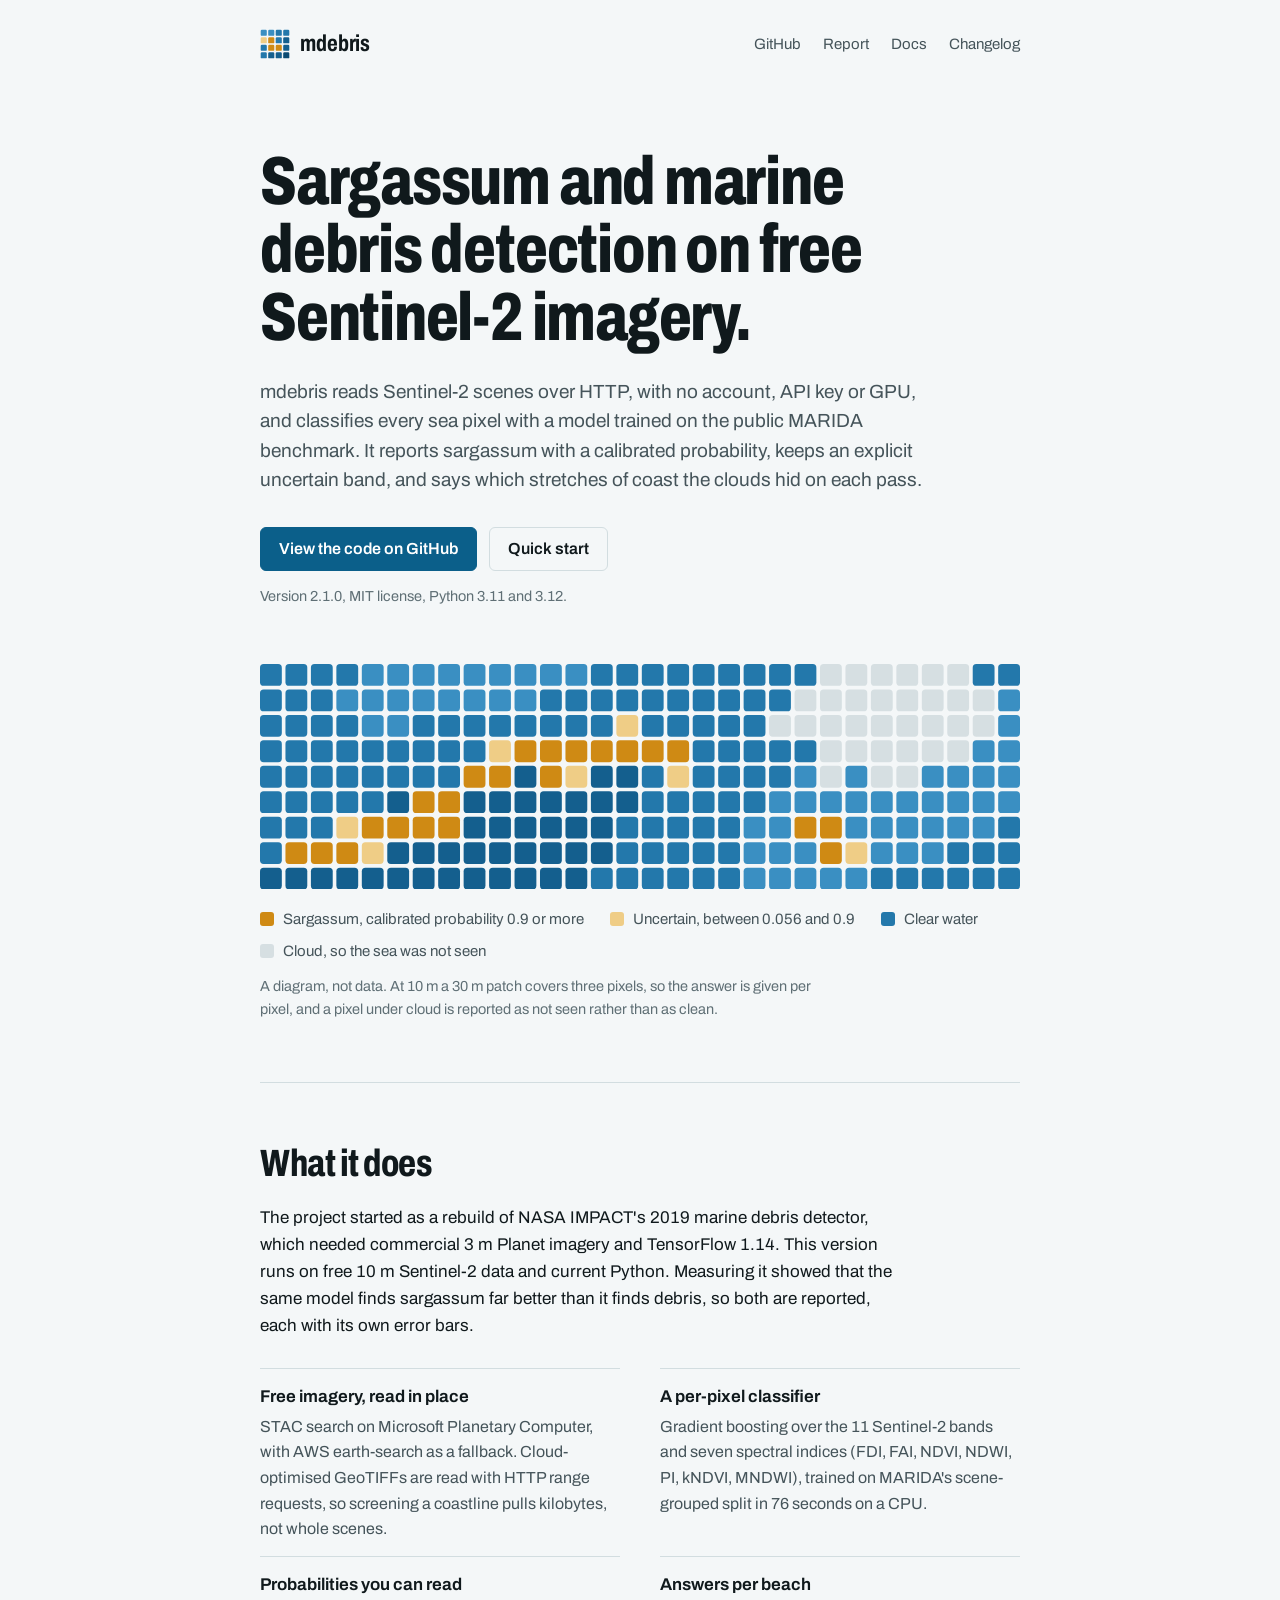
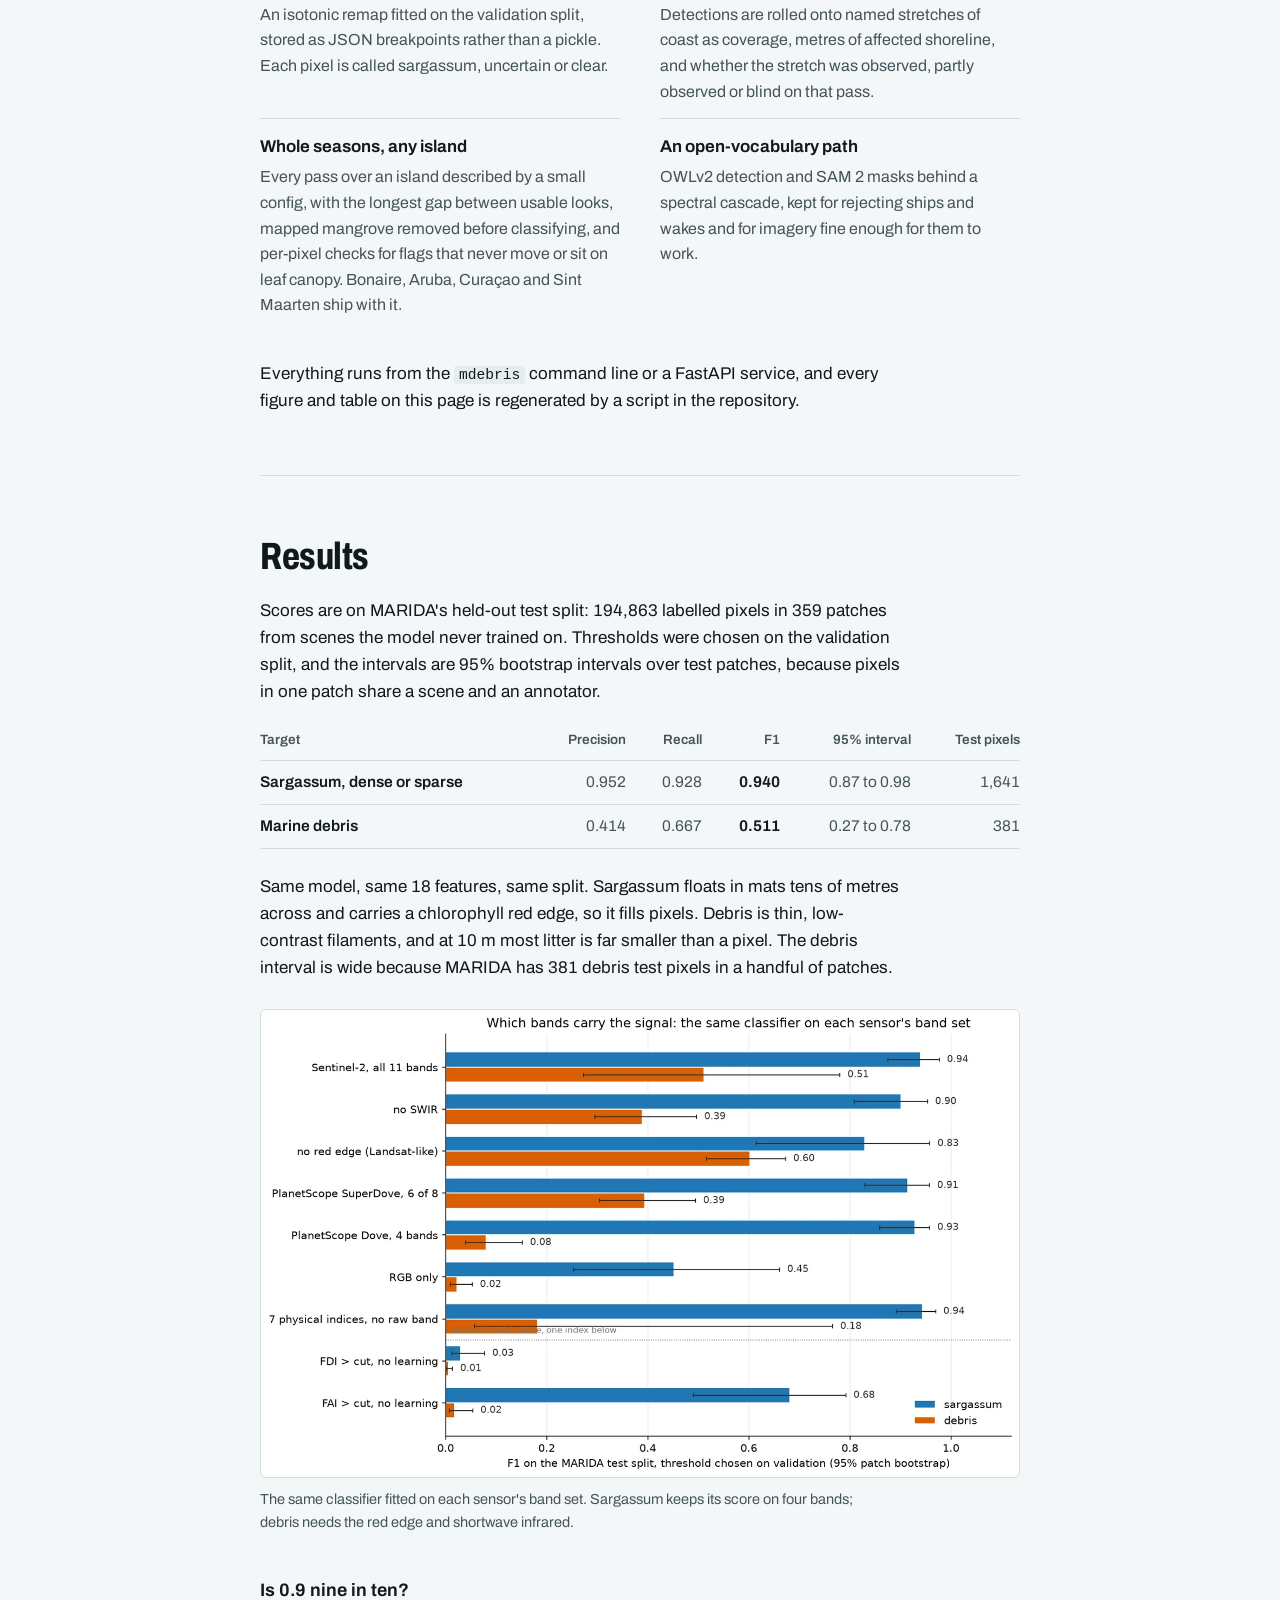
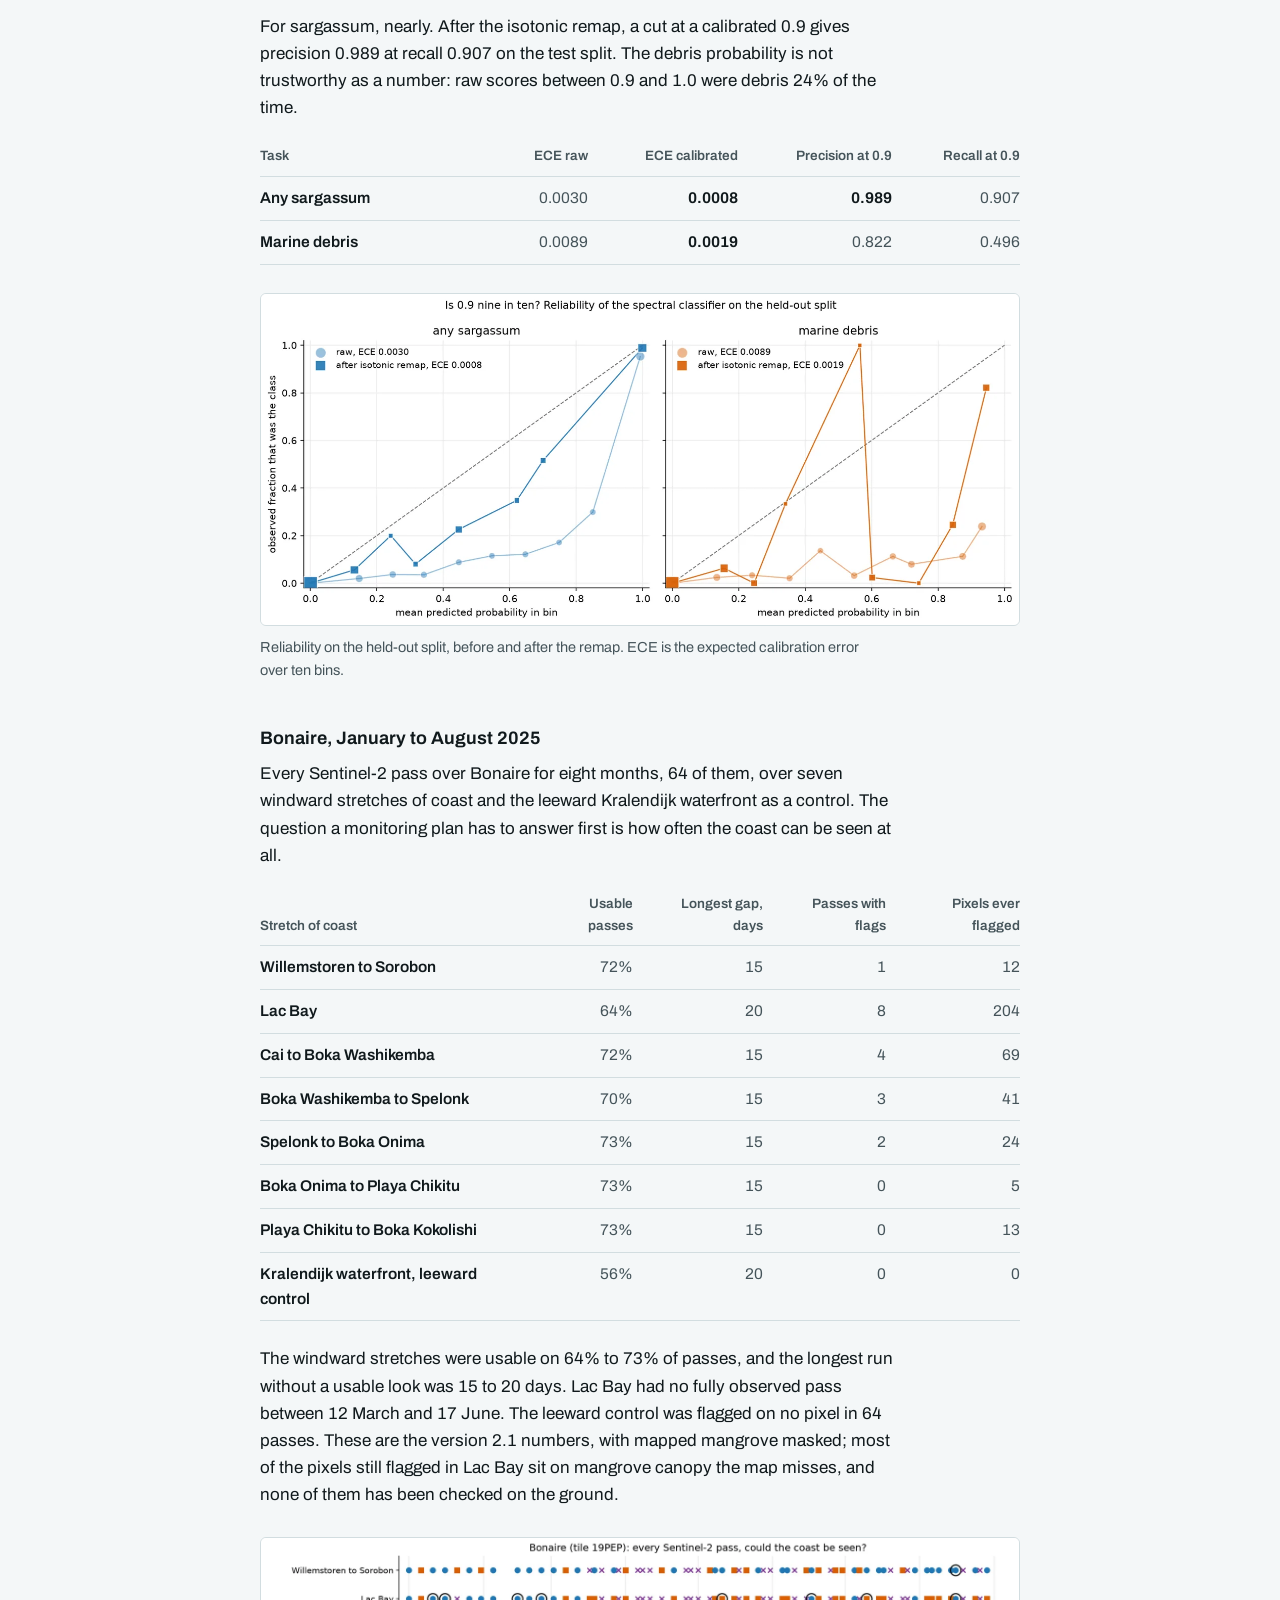
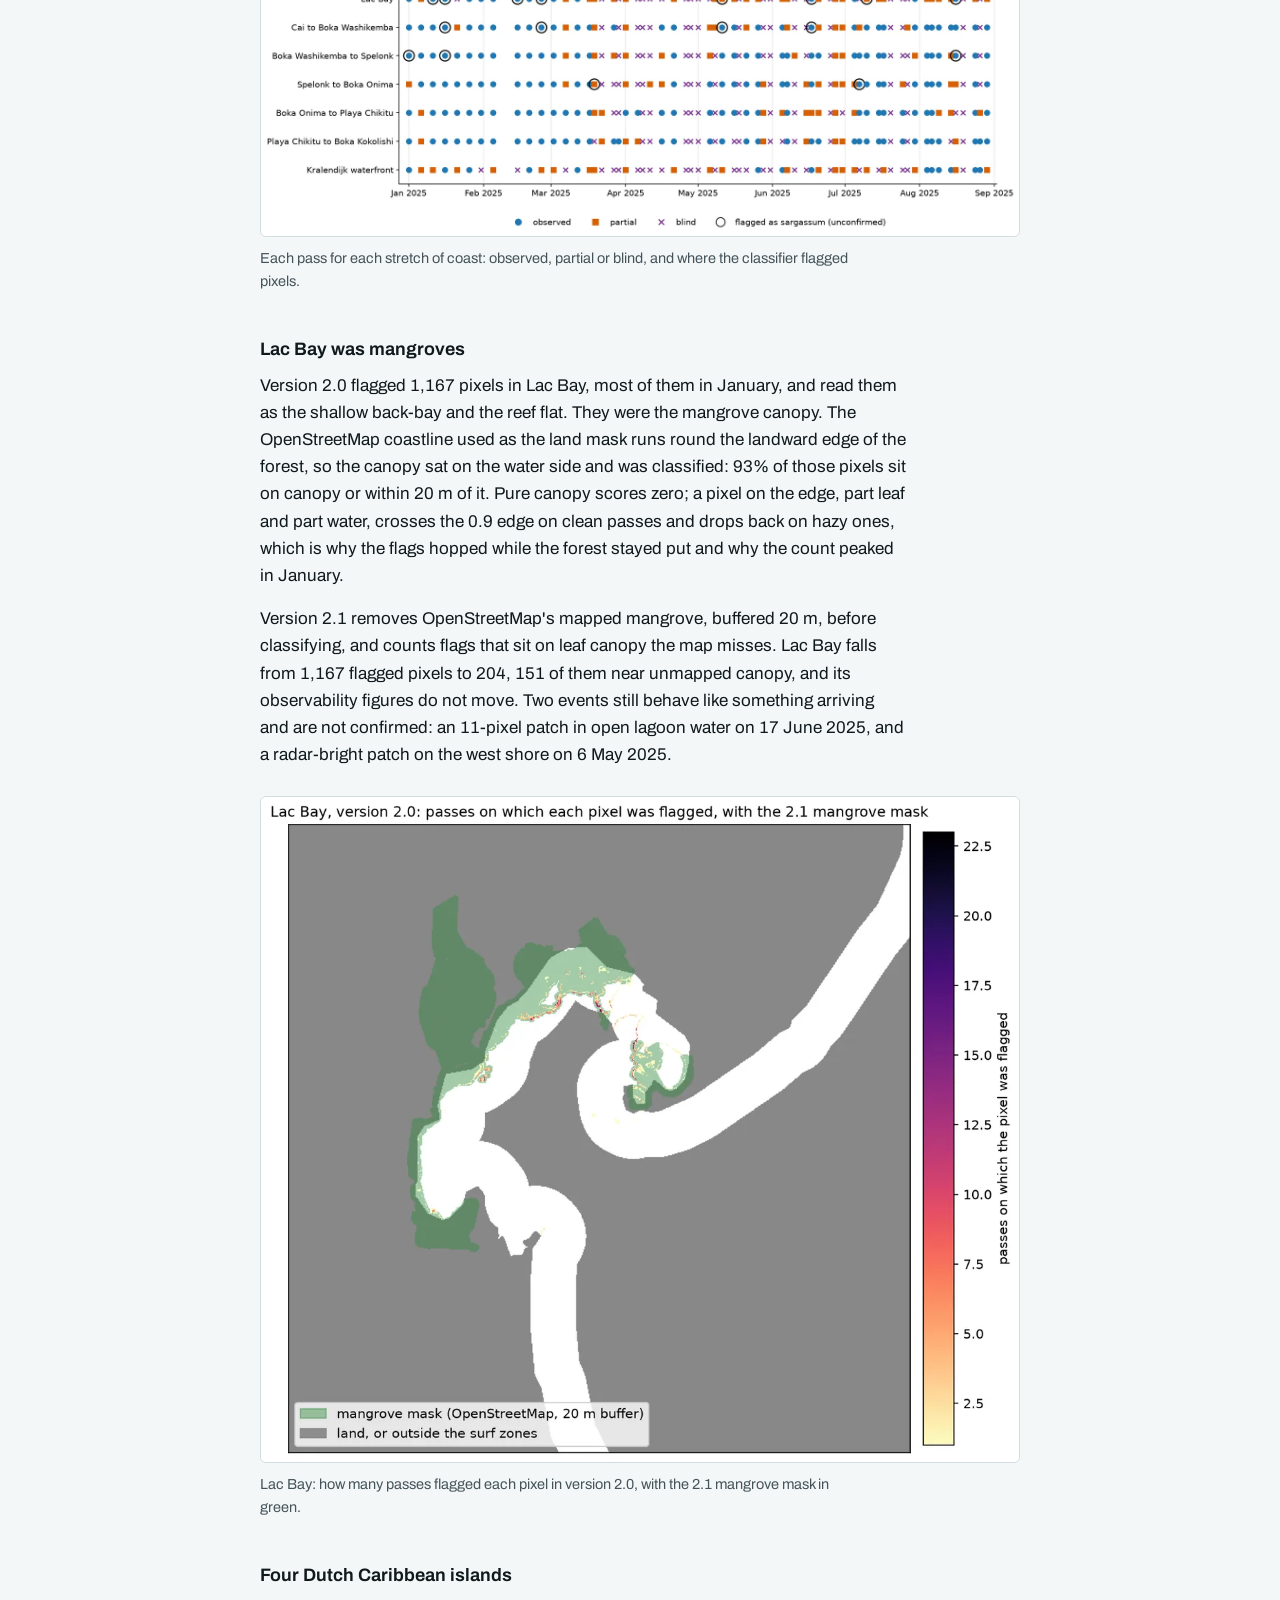
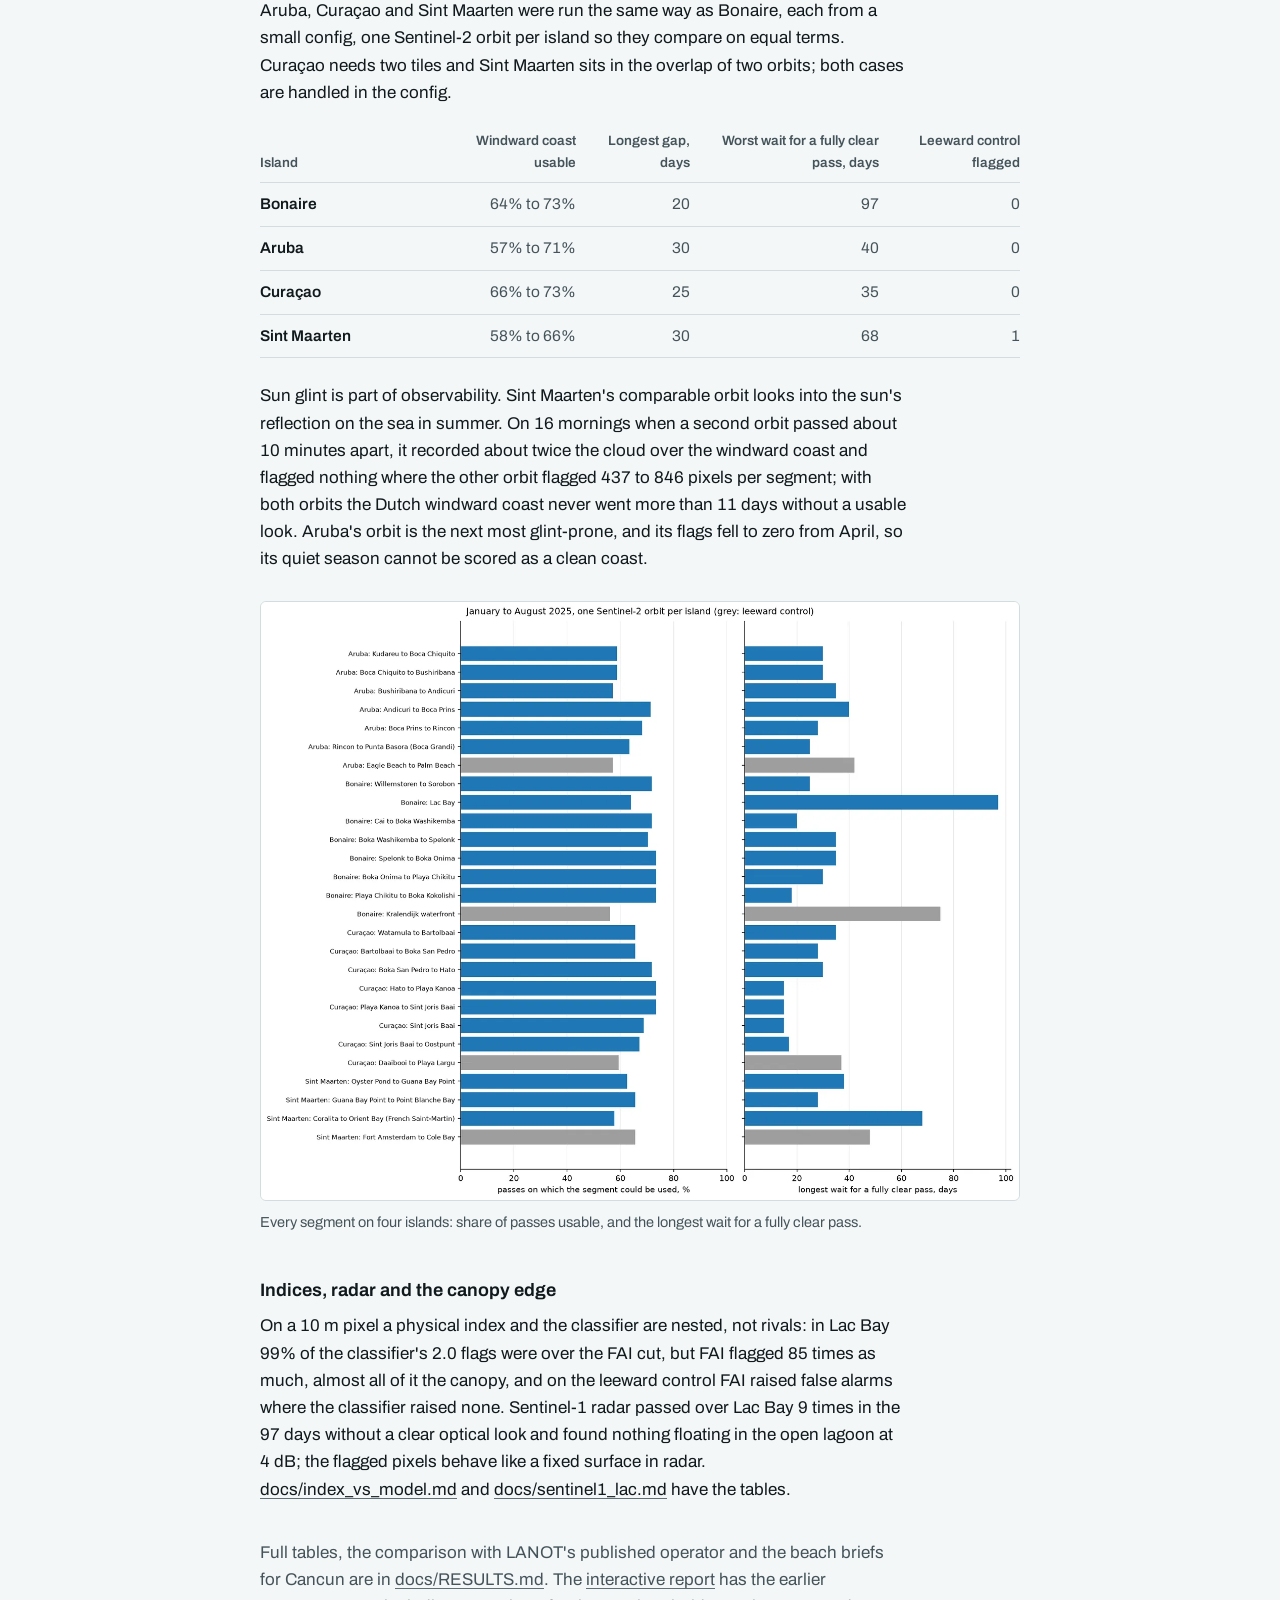
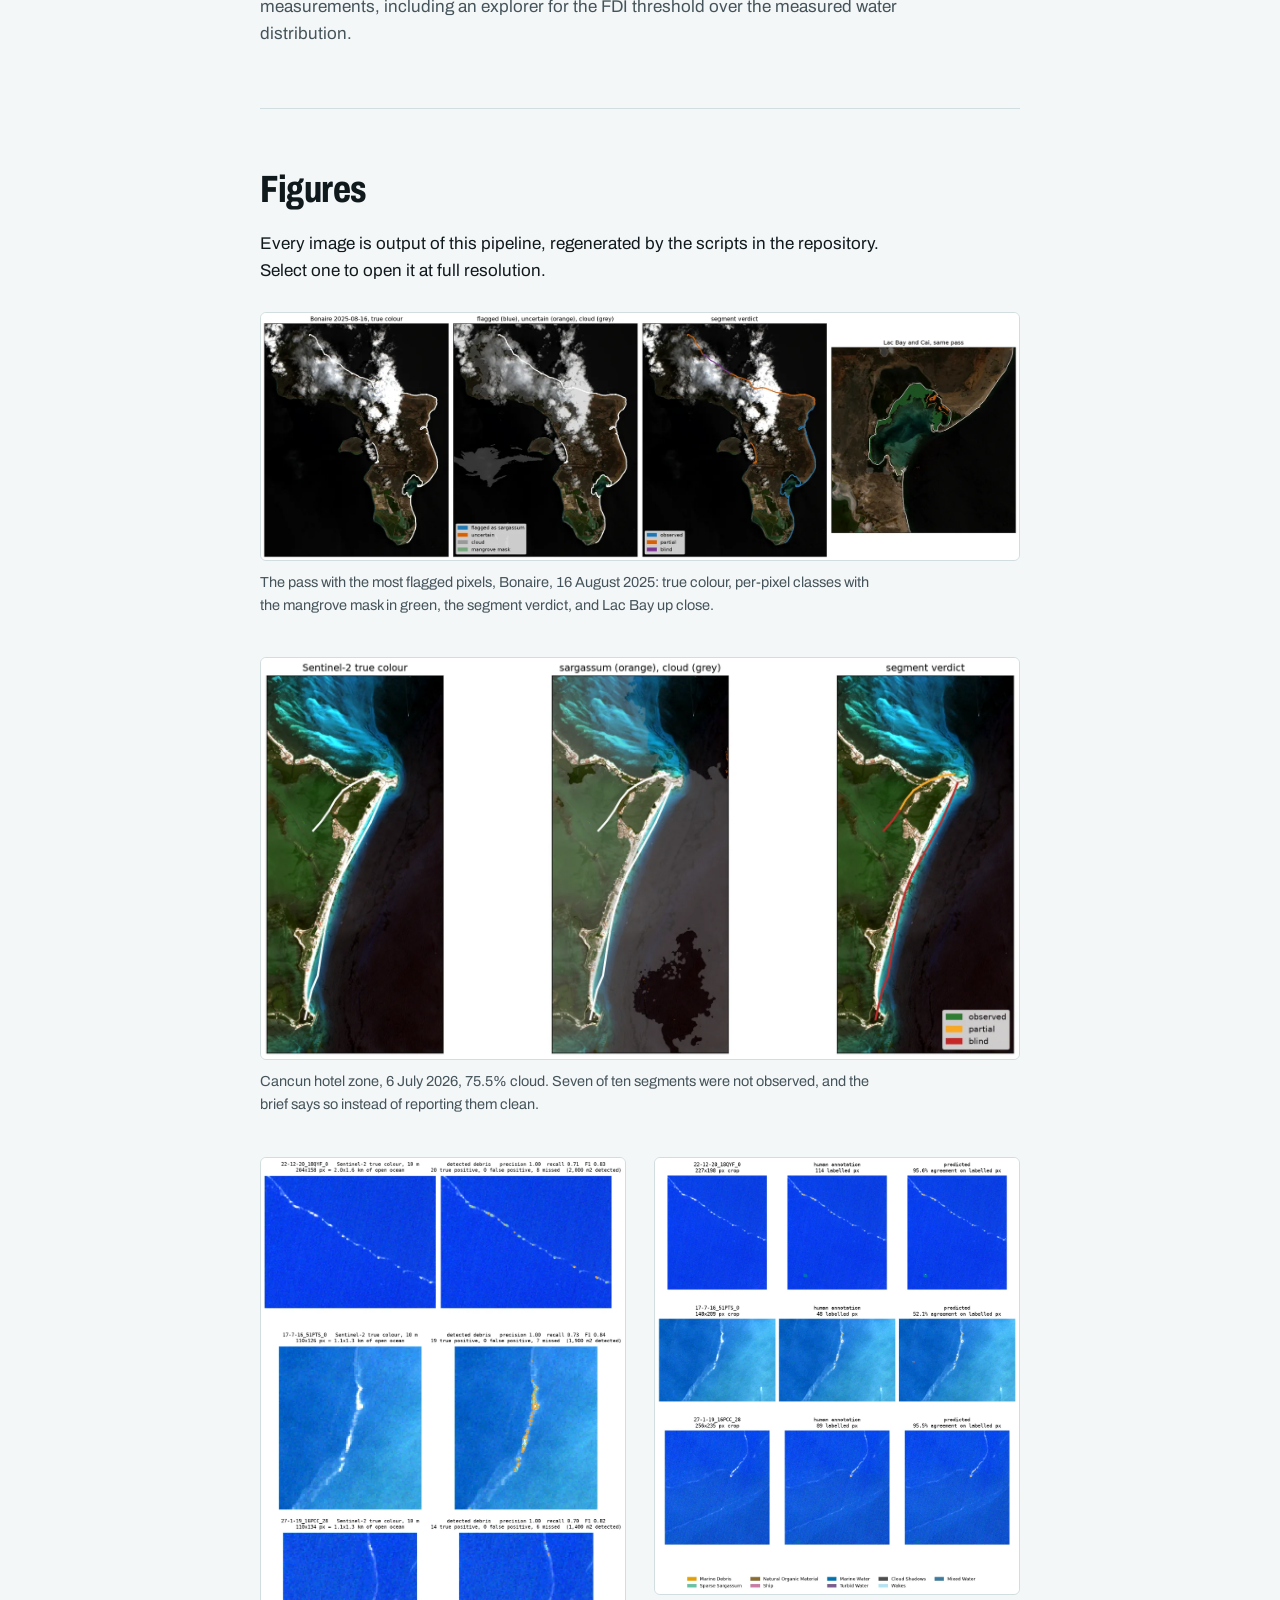
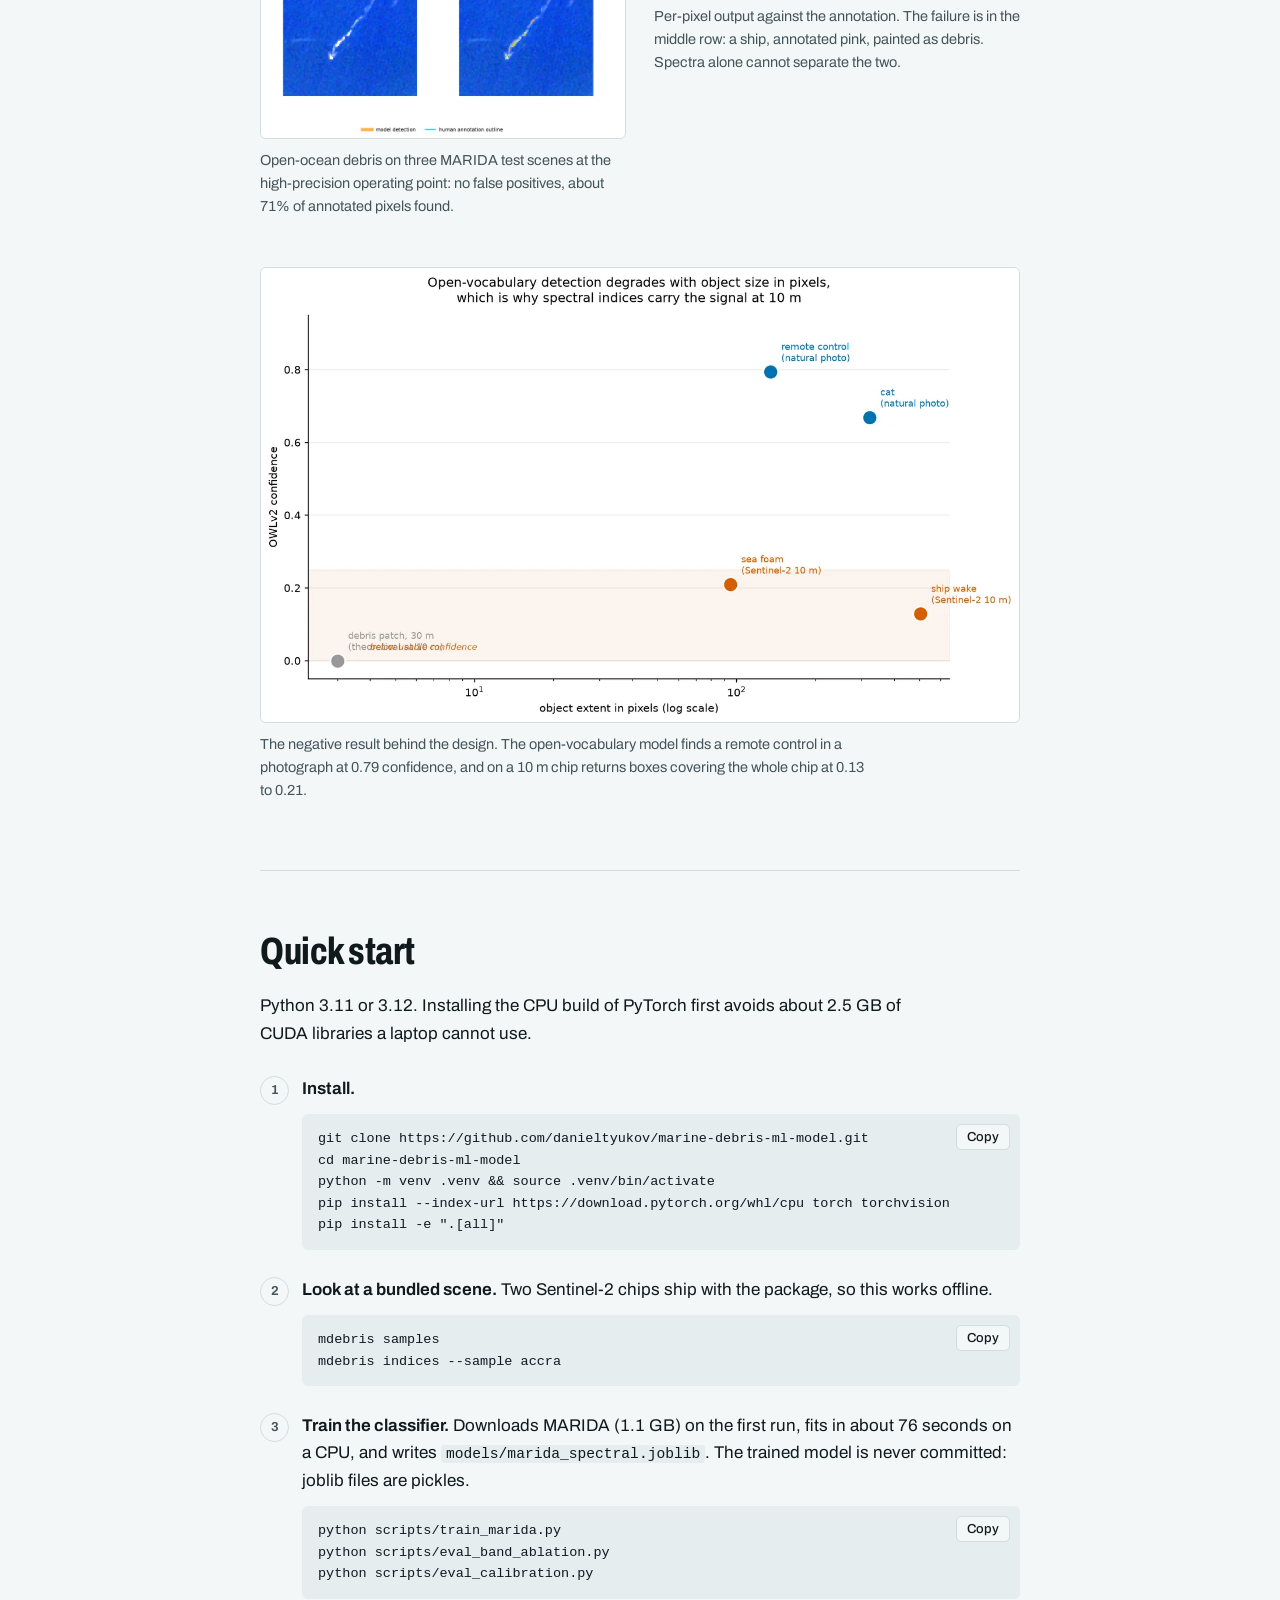
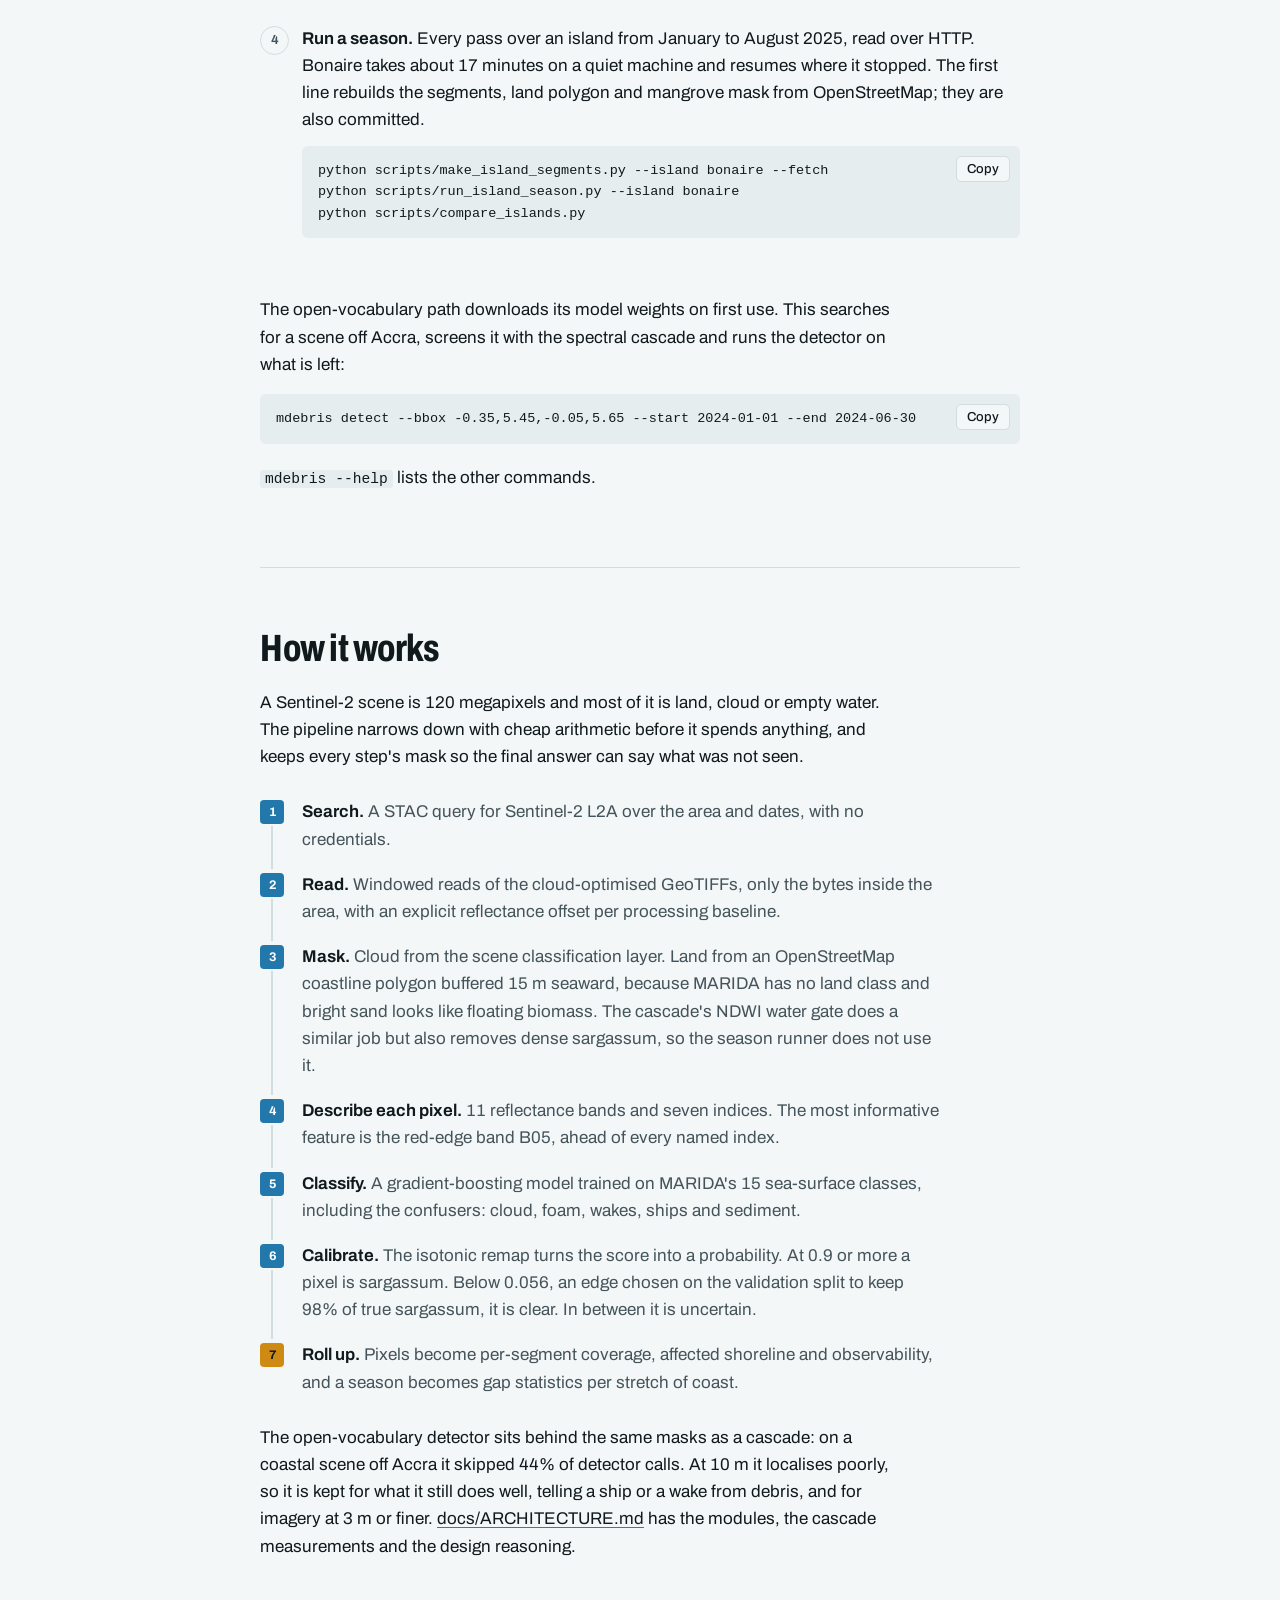
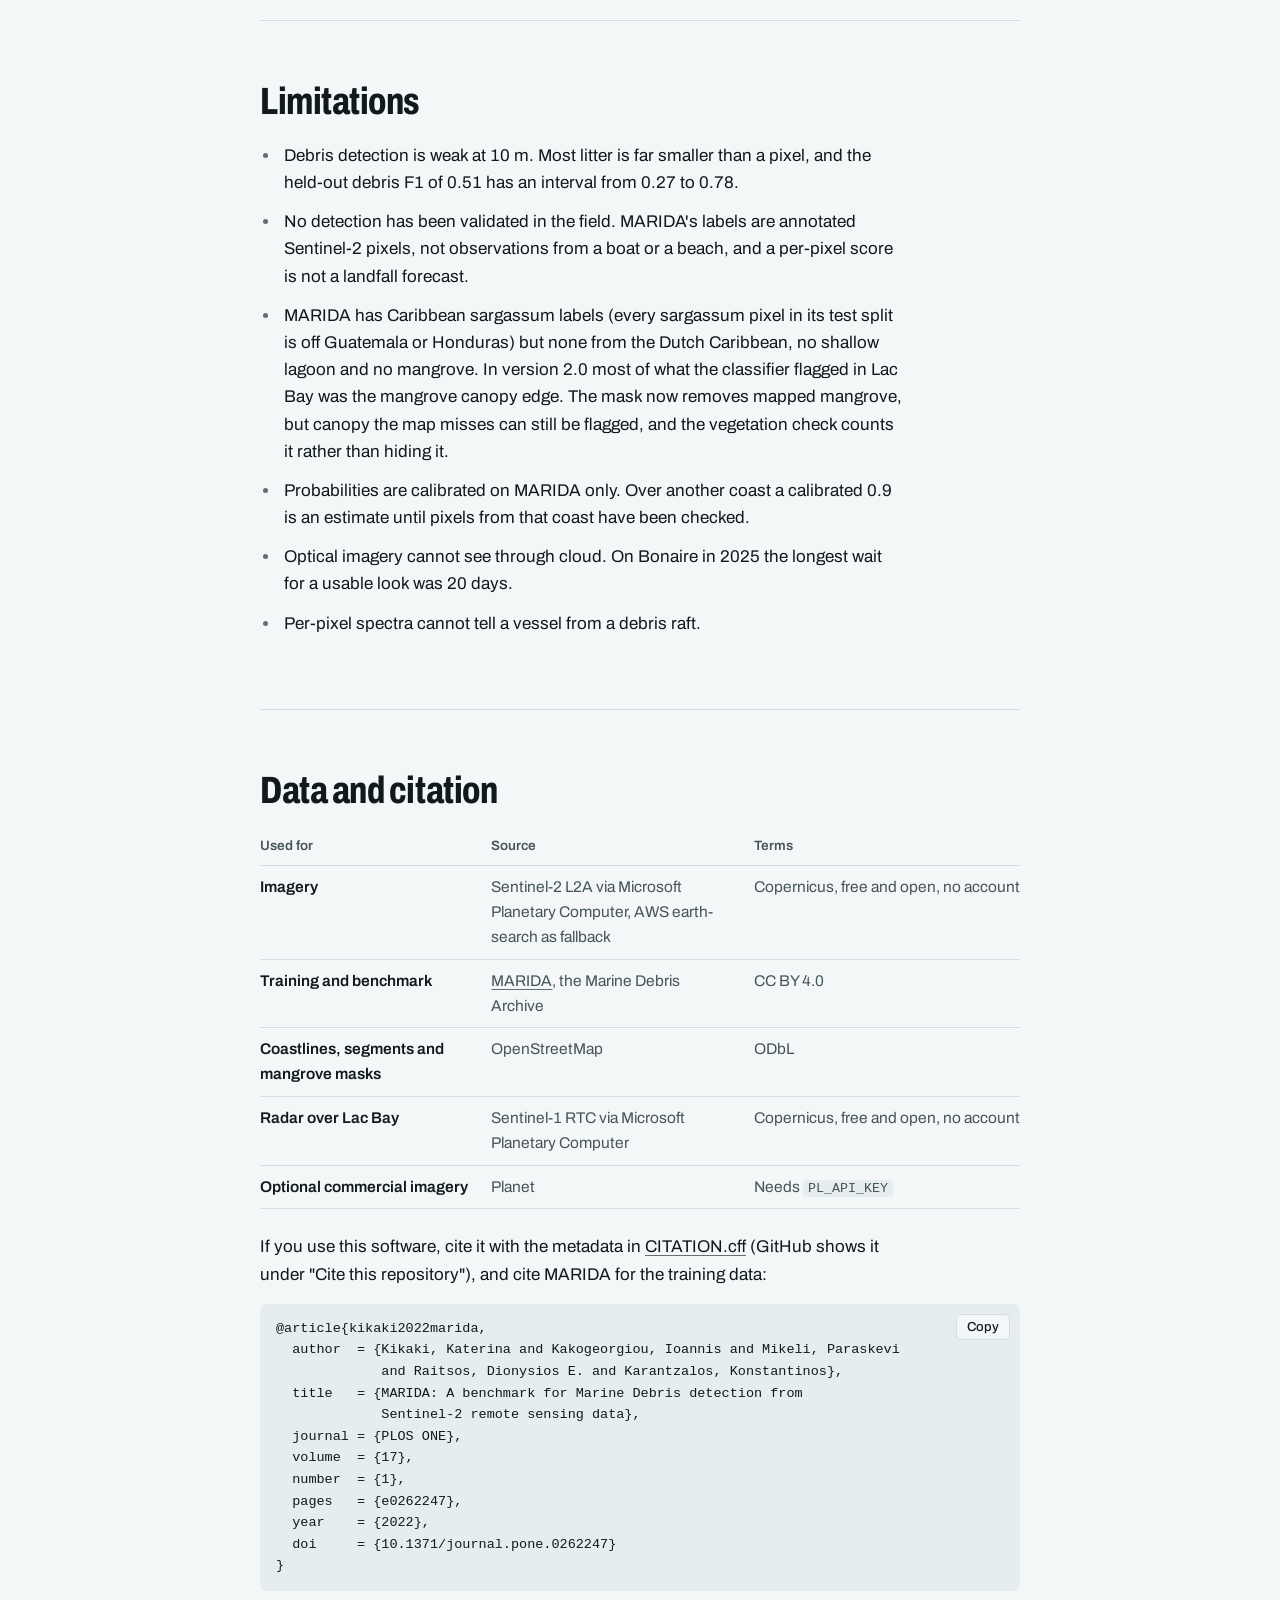
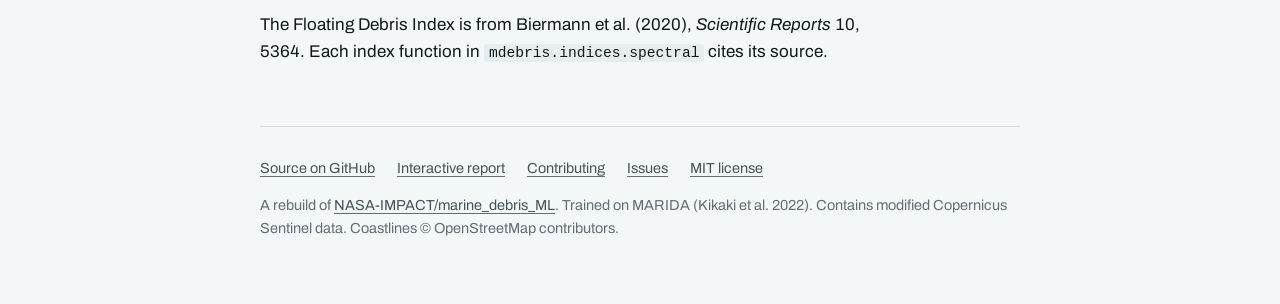
==== commit b79dc289: "Update the README, results, site and contributor guide for the islands - README: the Lac Bay correct" ====
--- a/site/index.html
+++ b/site/index.html
@@ -70,7 +70,7 @@
           <a class="button primary" href="https://github.com/danieltyukov/marine-debris-ml-model">View the code on GitHub</a>
           <a class="button" href="#quick-start">Quick start</a>
         </p>
-        <p class="note">Version 2.0.0, MIT license, Python 3.11 and 3.12.</p>
+        <p class="note">Version 2.1.0, MIT license, Python 3.11 and 3.12.</p>
 
         <figure class="pixel-figure">
           <svg class="pixels" viewBox="0 0 627 186" role="img" aria-labelledby="px-title px-desc">
@@ -365,7 +365,7 @@
           <div><dt>A per-pixel classifier</dt><dd>Gradient boosting over the 11 Sentinel-2 bands and seven spectral indices (FDI, FAI, NDVI, NDWI, PI, kNDVI, MNDWI), trained on MARIDA's scene-grouped split in 76 seconds on a CPU.</dd></div>
           <div><dt>Probabilities you can read</dt><dd>An isotonic remap fitted on the validation split, stored as JSON breakpoints rather than a pickle. Each pixel is called sargassum, uncertain or clear.</dd></div>
           <div><dt>Answers per beach</dt><dd>Detections are rolled onto named stretches of coast as coverage, metres of affected shoreline, and whether the stretch was observed, partly observed or blind on that pass.</dd></div>
-          <div><dt>Whole seasons</dt><dd>Every pass over an island for a season, with the longest gap between usable looks and a per-pixel check for things that never move, which are not sargassum.</dd></div>
+          <div><dt>Whole seasons, any island</dt><dd>Every pass over an island described by a small config, with the longest gap between usable looks, mapped mangrove removed before classifying, and per-pixel checks for flags that never move or sit on leaf canopy. Bonaire, Aruba, Cura&ccedil;ao and Sint Maarten ship with it.</dd></div>
           <div><dt>An open-vocabulary path</dt><dd>OWLv2 detection and SAM 2 masks behind a spectral cascade, kept for rejecting ships and wakes and for imagery fine enough for them to work.</dd></div>
         </dl>
         <p>Everything runs from the <code>mdebris</code> command line or a FastAPI service, and every figure and table on this page is regenerated by a script in the repository.</p>
@@ -413,12 +413,12 @@
         <p>Every Sentinel-2 pass over Bonaire for eight months, 64 of them, over seven windward stretches of coast and the leeward Kralendijk waterfront as a control. The question a monitoring plan has to answer first is how often the coast can be seen at all.</p>
         <div class="scroll">
           <table class="data">
-            <caption class="visually-hidden">Bonaire observability and detections, 64 passes, January to August 2025</caption>
-            <thead><tr><th scope="col">Stretch of coast</th><th scope="col">Usable passes</th><th scope="col">Longest gap, days</th><th scope="col">Passes with a detection</th><th scope="col">Pixels ever flagged</th></tr></thead>
+            <caption class="visually-hidden">Bonaire observability and flagged pixels, 64 passes, January to August 2025, with mapped mangrove masked</caption>
+            <thead><tr><th scope="col">Stretch of coast</th><th scope="col">Usable passes</th><th scope="col">Longest gap, days</th><th scope="col">Passes with flags</th><th scope="col">Pixels ever flagged</th></tr></thead>
             <tbody>
-              <tr><th scope="row">Willemstoren to Sorobon</th><td>72%</td><td>15</td><td>1</td><td>13</td></tr>
-              <tr><th scope="row">Lac Bay</th><td>64%</td><td>20</td><td>24</td><td>1,167</td></tr>
-              <tr><th scope="row">Cai to Boka Washikemba</th><td>72%</td><td>15</td><td>10</td><td>285</td></tr>
+              <tr><th scope="row">Willemstoren to Sorobon</th><td>72%</td><td>15</td><td>1</td><td>12</td></tr>
+              <tr><th scope="row">Lac Bay</th><td>64%</td><td>20</td><td>8</td><td>204</td></tr>
+              <tr><th scope="row">Cai to Boka Washikemba</th><td>72%</td><td>15</td><td>4</td><td>69</td></tr>
               <tr><th scope="row">Boka Washikemba to Spelonk</th><td>70%</td><td>15</td><td>3</td><td>41</td></tr>
               <tr><th scope="row">Spelonk to Boka Onima</th><td>73%</td><td>15</td><td>2</td><td>24</td></tr>
               <tr><th scope="row">Boka Onima to Playa Chikitu</th><td>73%</td><td>15</td><td>0</td><td>5</td></tr>
@@ -427,13 +427,44 @@
             </tbody>
           </table>
         </div>
-        <p>The windward stretches were usable on 64% to 73% of passes, and the longest run without a usable look was 15 to 20 days. Lac Bay had no fully observed pass between 12 March and 17 June. The leeward control was flagged on no pixel in 64 passes. Most flagged pixels sit in the sheltered back-bay of Lac and on the reef flat at Cai, and none of them has been checked on the ground.</p>
+        <p>The windward stretches were usable on 64% to 73% of passes, and the longest run without a usable look was 15 to 20 days. Lac Bay had no fully observed pass between 12 March and 17 June. The leeward control was flagged on no pixel in 64 passes. These are the version 2.1 numbers, with mapped mangrove masked; most of the pixels still flagged in Lac Bay sit on mangrove canopy the map misses, and none of them has been checked on the ground.</p>
         <figure class="fig">
           <a href="https://github.com/danieltyukov/marine-debris-ml-model/blob/main/assets/bonaire_season.png"><img src="img/bonaire-season.webp" width="1600" height="630" loading="lazy" alt="Timeline of 64 passes for each of eight Bonaire coast segments, each pass marked observed, partial or blind, with circles where sargassum was detected. Blind passes cluster from late March to May."></a>
-          <figcaption>Each pass for each stretch of coast: observed, partial or blind, and where sargassum was flagged.</figcaption>
+          <figcaption>Each pass for each stretch of coast: observed, partial or blind, and where the classifier flagged pixels.</figcaption>
         </figure>
 
         <!-- ISLANDS-RESULTS -->
+
+        <h3>Lac Bay was mangroves</h3>
+        <p>Version 2.0 flagged 1,167 pixels in Lac Bay, most of them in January, and read them as the shallow back-bay and the reef flat. They were the mangrove canopy. The OpenStreetMap coastline used as the land mask runs round the landward edge of the forest, so the canopy sat on the water side and was classified: 93% of those pixels sit on canopy or within 20&nbsp;m of it. Pure canopy scores zero; a pixel on the edge, part leaf and part water, crosses the 0.9 edge on clean passes and drops back on hazy ones, which is why the flags hopped while the forest stayed put and why the count peaked in January.</p>
+        <p>Version 2.1 removes OpenStreetMap's mapped mangrove, buffered 20&nbsp;m, before classifying, and counts flags that sit on leaf canopy the map misses. Lac Bay falls from 1,167 flagged pixels to 204, 151 of them near unmapped canopy, and its observability figures do not move. Two events still behave like something arriving and are not confirmed: an 11-pixel patch in open lagoon water on 17 June 2025, and a radar-bright patch on the west shore on 6 May 2025.</p>
+        <figure class="fig">
+          <a href="https://github.com/danieltyukov/marine-debris-ml-model/blob/main/docs/lac_bay_mangroves.md"><img src="img/lac-bay-mask.webp" width="1100" height="964" loading="lazy" alt="Map of Lac Bay. Pixels flagged by version 2.0 line the inner edge of the mangrove forest on the north shore and the Cai side, almost all of them under the green mangrove mask of version 2.1."></a>
+          <figcaption>Lac Bay: how many passes flagged each pixel in version 2.0, with the 2.1 mangrove mask in green.</figcaption>
+        </figure>
+
+        <h3>Four Dutch Caribbean islands</h3>
+        <p>Aruba, Cura&ccedil;ao and Sint Maarten were run the same way as Bonaire, each from a small config, one Sentinel-2 orbit per island so they compare on equal terms. Cura&ccedil;ao needs two tiles and Sint Maarten sits in the overlap of two orbits; both cases are handled in the config.</p>
+        <div class="scroll">
+          <table class="data">
+            <caption class="visually-hidden">Four islands, January to August 2025, one orbit each</caption>
+            <thead><tr><th scope="col">Island</th><th scope="col">Windward coast usable</th><th scope="col">Longest gap, days</th><th scope="col">Worst wait for a fully clear pass, days</th><th scope="col">Leeward control flagged</th></tr></thead>
+            <tbody>
+              <tr><th scope="row">Bonaire</th><td>64% to 73%</td><td>20</td><td>97</td><td>0</td></tr>
+              <tr><th scope="row">Aruba</th><td>57% to 71%</td><td>30</td><td>40</td><td>0</td></tr>
+              <tr><th scope="row">Cura&ccedil;ao</th><td>66% to 73%</td><td>25</td><td>35</td><td>0</td></tr>
+              <tr><th scope="row">Sint Maarten</th><td>58% to 66%</td><td>30</td><td>68</td><td>1</td></tr>
+            </tbody>
+          </table>
+        </div>
+        <p>Sun glint is part of observability. Sint Maarten's comparable orbit looks into the sun's reflection on the sea in summer. On 16 mornings when a second orbit passed about 10 minutes apart, it recorded about twice the cloud over the windward coast and flagged nothing where the other orbit flagged 437 to 846 pixels per segment; with both orbits the Dutch windward coast never went more than 11 days without a usable look. Aruba's orbit is the next most glint-prone, and its flags fell to zero from April, so its quiet season cannot be scored as a clean coast.</p>
+        <figure class="fig">
+          <a href="https://github.com/danieltyukov/marine-debris-ml-model/blob/main/docs/islands.md"><img src="img/islands-observability.webp" width="1500" height="1184" loading="lazy" alt="Bar charts for every coast segment on four islands. Usable share of passes runs from 56% to 73%. The longest wait for a fully clear pass is 15 to 40 days on most segments, 68 days on Sint Maarten's French windward segment, 75 days at Kralendijk and 97 days at Lac Bay."></a>
+          <figcaption>Every segment on four islands: share of passes usable, and the longest wait for a fully clear pass.</figcaption>
+        </figure>
+
+        <h3>Indices, radar and the canopy edge</h3>
+        <p>On a 10&nbsp;m pixel a physical index and the classifier are nested, not rivals: in Lac Bay 99% of the classifier's 2.0 flags were over the FAI cut, but FAI flagged 85 times as much, almost all of it the canopy, and on the leeward control FAI raised false alarms where the classifier raised none. Sentinel-1 radar passed over Lac Bay 9 times in the 97 days without a clear optical look and found nothing floating in the open lagoon at 4&nbsp;dB; the flagged pixels behave like a fixed surface in radar. <a href="https://github.com/danieltyukov/marine-debris-ml-model/blob/main/docs/index_vs_model.md">docs/index_vs_model.md</a> and <a href="https://github.com/danieltyukov/marine-debris-ml-model/blob/main/docs/sentinel1_lac.md">docs/sentinel1_lac.md</a> have the tables.</p>
 
         <p class="more">Full tables, the comparison with LANOT's published operator and the beach briefs for Cancun are in <a href="https://github.com/danieltyukov/marine-debris-ml-model/blob/main/docs/RESULTS.md">docs/RESULTS.md</a>. The <a href="report.html">interactive report</a> has the earlier measurements, including an explorer for the FDI threshold over the measured water distribution.</p>
       </section>
@@ -442,8 +473,8 @@
         <h2 id="figures-title">Figures</h2>
         <p>Every image is output of this pipeline, regenerated by the scripts in the repository. Select one to open it at full resolution.</p>
         <figure class="fig">
-          <a href="https://github.com/danieltyukov/marine-debris-ml-model/blob/main/assets/bonaire_pass.png"><img src="img/bonaire-pass.webp" width="1800" height="587" loading="lazy" alt="Bonaire on 16 January 2025 in four panels: true colour, the classifier's sargassum, uncertain and cloud pixels, the per-segment verdict, and a close-up of Lac Bay and Cai."></a>
-          <figcaption>One clear pass over Bonaire, 16 January 2025: true colour, per-pixel classes, the segment verdict, and Lac Bay up close.</figcaption>
+          <a href="https://github.com/danieltyukov/marine-debris-ml-model/blob/main/assets/bonaire_pass.png"><img src="img/bonaire-pass.webp" width="1800" height="587" loading="lazy" alt="Bonaire on 16 August 2025 in four panels: true colour, the classifier's flagged, uncertain and cloud pixels with the mangrove mask, the per-segment verdict, and a close-up of Lac Bay and Cai."></a>
+          <figcaption>The pass with the most flagged pixels, Bonaire, 16 August 2025: true colour, per-pixel classes with the mangrove mask in green, the segment verdict, and Lac Bay up close.</figcaption>
         </figure>
         <figure class="fig">
           <a href="https://github.com/danieltyukov/marine-debris-ml-model/blob/main/assets/beach_segments_cloudy.png"><img src="img/beach-segments-cloudy.webp" width="1600" height="846" loading="lazy" alt="The Cancun hotel zone on 6 July 2026 under 75.5% cloud, in three panels: true colour, sargassum and cloud pixels, and the segment verdict with most segments marked blind."></a>
@@ -498,10 +529,11 @@
             </div>
           </li>
           <li>
-            <b>Run a season.</b> Every pass over Bonaire from January to August 2025, read over HTTP. It takes about 17 minutes and resumes where it stopped.
+            <b>Run a season.</b> Every pass over an island from January to August 2025, read over HTTP. Bonaire takes about 17 minutes on a quiet machine and resumes where it stopped. The first line rebuilds the segments, land polygon and mangrove mask from OpenStreetMap; they are also committed.
             <div class="code-block">
-<pre><code>python scripts/make_bonaire_segments.py --fetch
-python scripts/run_bonaire_season.py</code></pre>
+<pre><code>python scripts/make_island_segments.py --island bonaire --fetch
+python scripts/run_island_season.py --island bonaire
+python scripts/compare_islands.py</code></pre>
               <button class="copy" type="button">Copy</button>
             </div>
           </li>
@@ -535,7 +567,7 @@
         <ul class="plain">
           <li>Debris detection is weak at 10 m. Most litter is far smaller than a pixel, and the held-out debris F1 of 0.51 has an interval from 0.27 to 0.78.</li>
           <li>No detection has been validated in the field. MARIDA's labels are annotated Sentinel-2 pixels, not observations from a boat or a beach, and a per-pixel score is not a landfall forecast.</li>
-          <li>MARIDA has Caribbean sargassum labels (every sargassum pixel in its test split is off Guatemala or Honduras) but none from Aruba, Bonaire or Cura&ccedil;ao, and no shallow lagoon. What the classifier flags inside Lac Bay has not been checked on the ground: it may be sargassum held in the bay, or the lagoon bottom.</li>
+          <li>MARIDA has Caribbean sargassum labels (every sargassum pixel in its test split is off Guatemala or Honduras) but none from the Dutch Caribbean, no shallow lagoon and no mangrove. In version 2.0 most of what the classifier flagged in Lac Bay was the mangrove canopy edge. The mask now removes mapped mangrove, but canopy the map misses can still be flagged, and the vegetation check counts it rather than hiding it.</li>
           <li>Probabilities are calibrated on MARIDA only. Over another coast a calibrated 0.9 is an estimate until pixels from that coast have been checked.</li>
           <li>Optical imagery cannot see through cloud. On Bonaire in 2025 the longest wait for a usable look was 20 days.</li>
           <li>Per-pixel spectra cannot tell a vessel from a debris raft.</li>
@@ -551,7 +583,8 @@
             <tbody>
               <tr><th scope="row">Imagery</th><td>Sentinel-2 L2A via Microsoft Planetary Computer, AWS earth-search as fallback</td><td>Copernicus, free and open, no account</td></tr>
               <tr><th scope="row">Training and benchmark</th><td><a href="https://doi.org/10.5281/zenodo.5151941">MARIDA</a>, the Marine Debris Archive</td><td>CC BY 4.0</td></tr>
-              <tr><th scope="row">Coastlines and segments</th><td>OpenStreetMap</td><td>ODbL</td></tr>
+              <tr><th scope="row">Coastlines, segments and mangrove masks</th><td>OpenStreetMap</td><td>ODbL</td></tr>
+              <tr><th scope="row">Radar over Lac Bay</th><td>Sentinel-1 RTC via Microsoft Planetary Computer</td><td>Copernicus, free and open, no account</td></tr>
               <tr><th scope="row">Optional commercial imagery</th><td>Planet</td><td>Needs <code>PL_API_KEY</code></td></tr>
             </tbody>
           </table>
